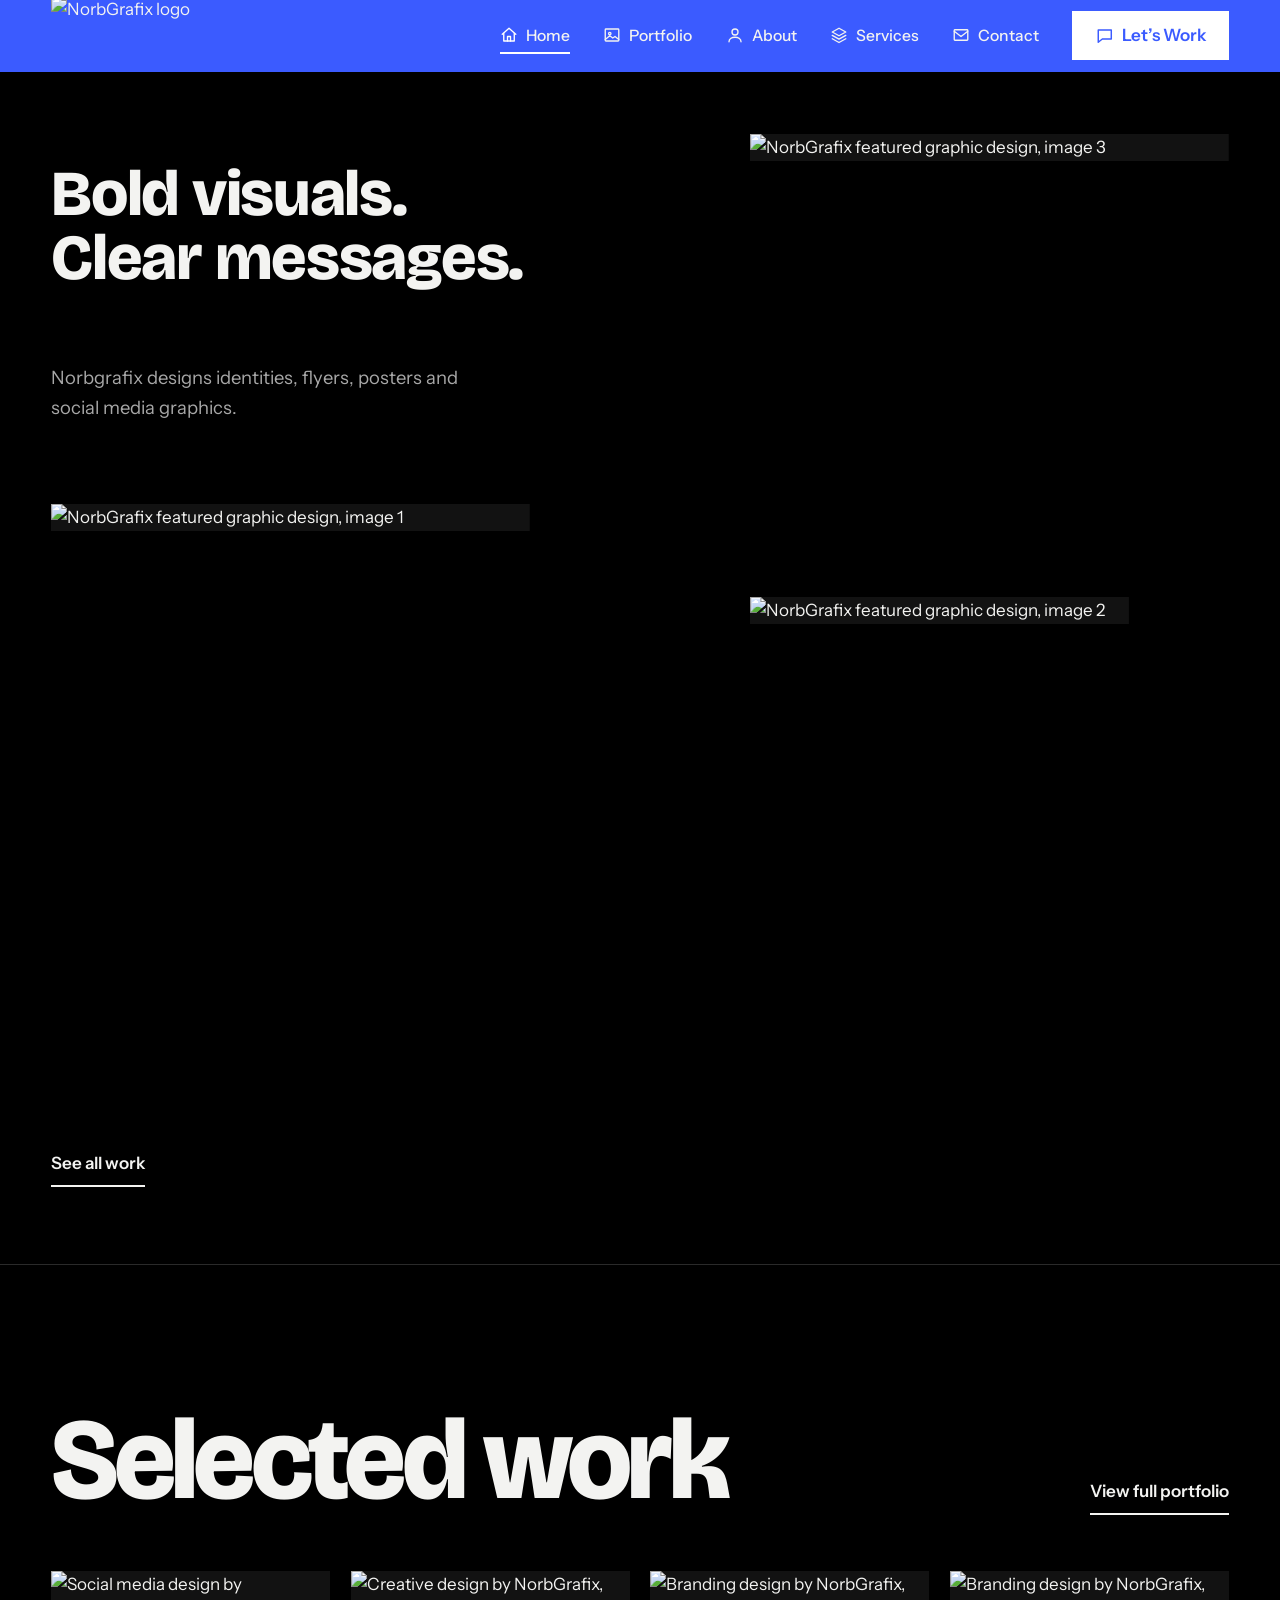
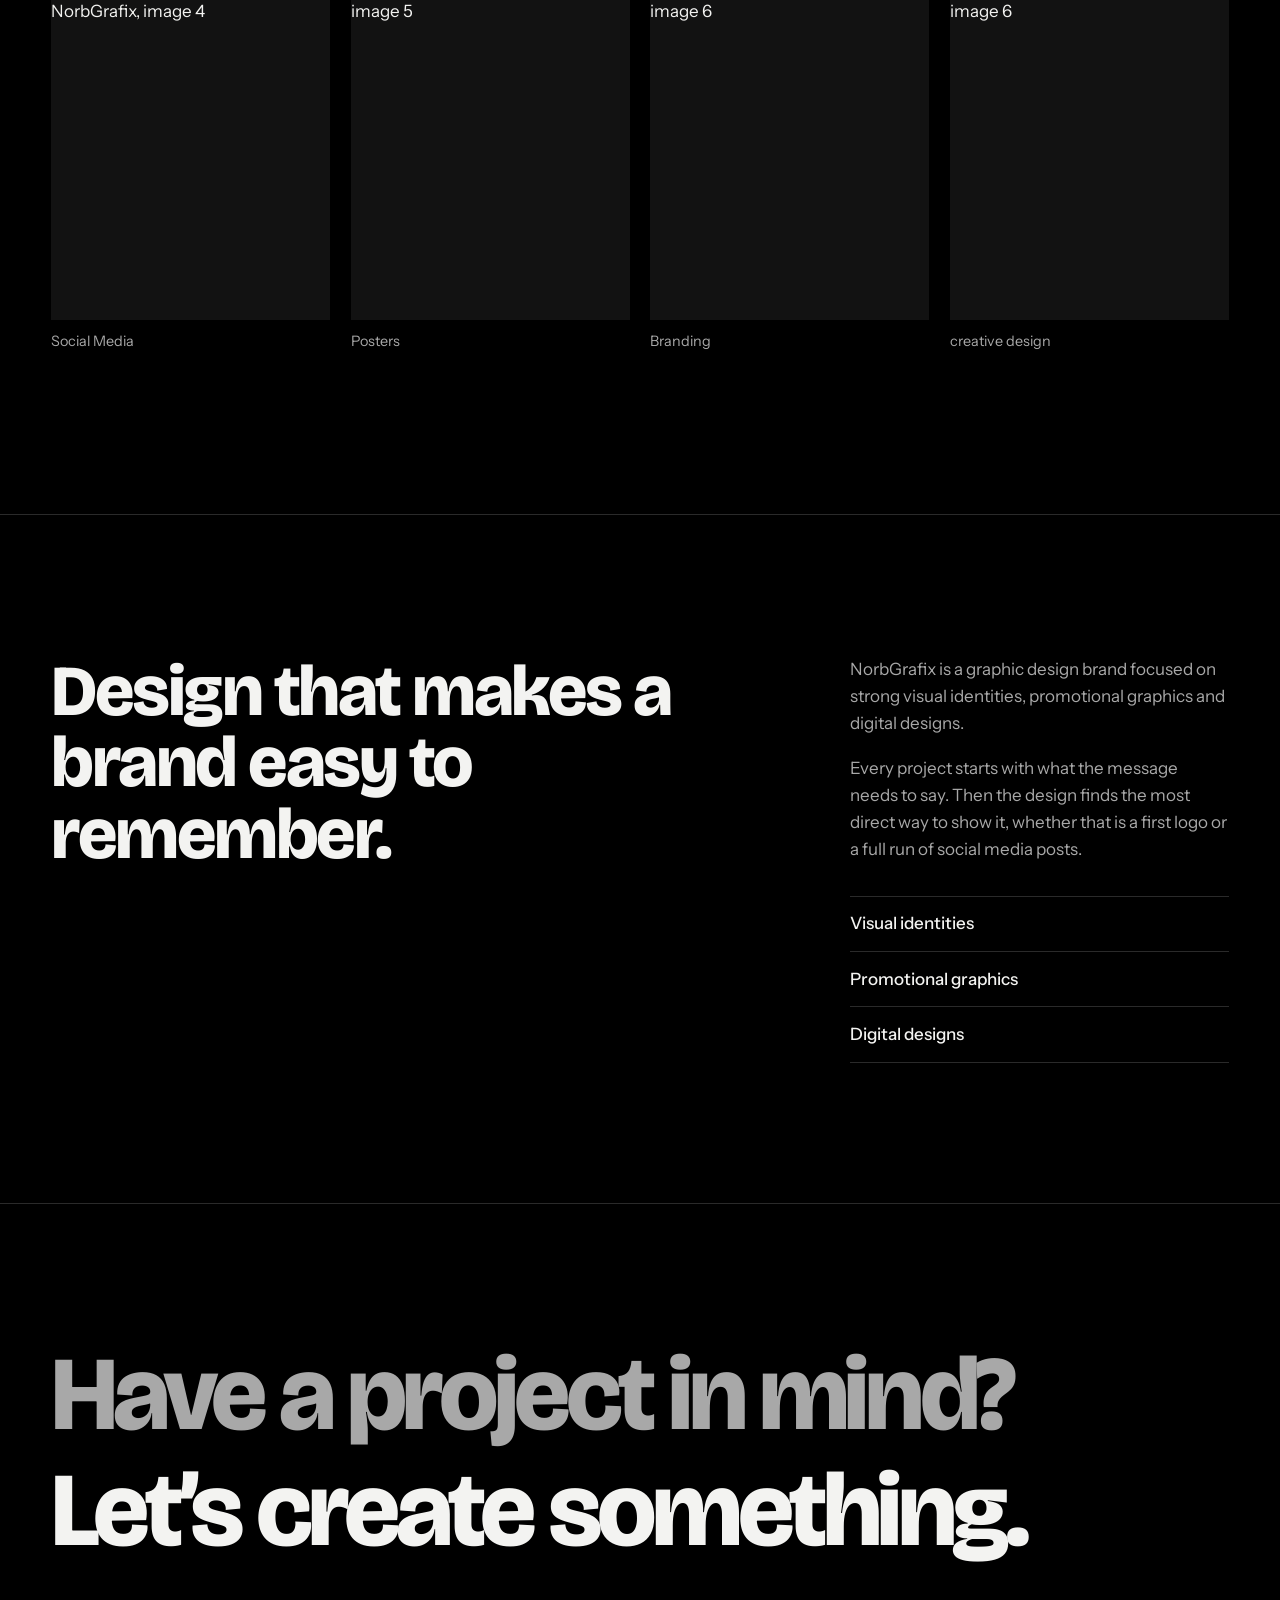
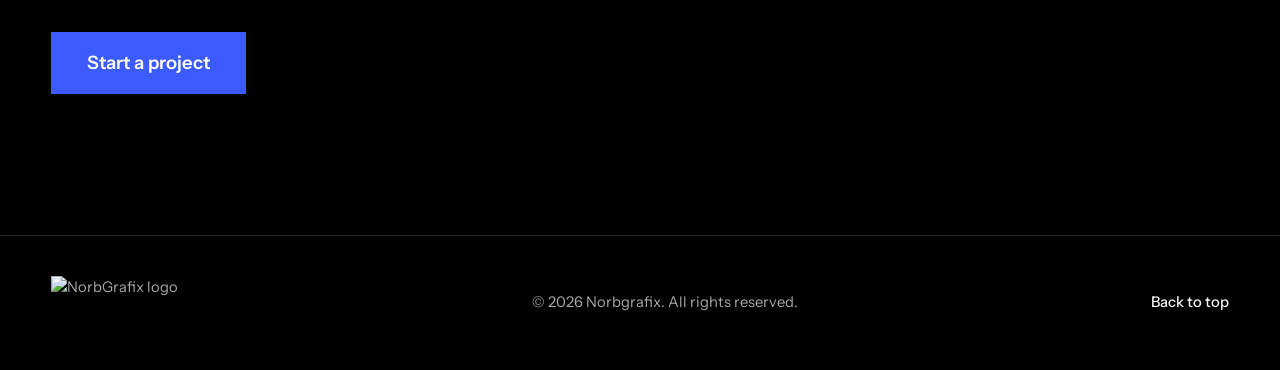
==== index.html @ 6024f46b "Add files via upload" ====
<!DOCTYPE html>
<html lang="en">
<head>
  <meta charset="UTF-8">
  <meta name="viewport" content="width=device-width, initial-scale=1">
  <title>NorbGrafix | Graphic Design for Brands, Flyers, Posters and Social Media</title>
  <meta name="description" content="NorbGrafix is a graphic design brand creating strong visual identities, flyers, posters, social media designs and promotional graphics.">
  <meta name="theme-color" content="#000000">

  <!-- Favicon placeholder: uses your logo. Replace with a square favicon.png when you have one. -->
  <link rel="icon" href="images/logo.png">

  <!-- Fonts (Google Fonts). The site still works without them using system fonts. -->
  <link rel="preconnect" href="https://fonts.googleapis.com">
  <link rel="preconnect" href="https://fonts.gstatic.com" crossorigin>
  <link href="https://fonts.googleapis.com/css2?family=Bricolage+Grotesque:opsz,wght@12..96,600;12..96,800&family=Instrument+Sans:wght@400;500;600&display=swap" rel="stylesheet">

  <link rel="stylesheet" href="style.css">
</head>
<body>
  <a class="skip-link" href="#main">Skip to content</a>

  <header class="site-header">
    <a class="brand" href="index.html" aria-label="NorbGrafix, home">
      <img src="images/logo.png" alt="NorbGrafix logo">
    </a>

    <button class="nav-toggle" type="button" aria-expanded="false" aria-controls="site-nav">
      <span class="nav-toggle-bars" aria-hidden="true"></span>
      <span class="visually-hidden">Menu</span>
    </button>

    <nav id="site-nav" class="site-nav" aria-label="Main">
      <ul class="nav-links">
        <li><a href="index.html" aria-current="page"><svg class="nav-icon" viewBox="0 0 24 24" aria-hidden="true" focusable="false"><path d="M3 11l9-8 9 8"/><path d="M5 10v10h14V10"/><path d="M10 20v-6h4v6"/></svg><span>Home</span></a></li>
        <li><a href="portfolio.html"><svg class="nav-icon" viewBox="0 0 24 24" aria-hidden="true" focusable="false"><rect x="3" y="4" width="18" height="16" rx="1"/><circle cx="9" cy="10" r="1.6"/><path d="M3 18l6-5 4 3 3-2 5 4"/></svg><span>Portfolio</span></a></li>
        <li><a href="index.html#about"><svg class="nav-icon" viewBox="0 0 24 24" aria-hidden="true" focusable="false"><circle cx="12" cy="8" r="4"/><path d="M4 21c0-4 4-6 8-6s8 2 8 6"/></svg><span>About</span></a></li>
        <li><a href="services.html"><svg class="nav-icon" viewBox="0 0 24 24" aria-hidden="true" focusable="false"><path d="M12 3l9 5-9 5-9-5 9-5z"/><path d="M3 12.5l9 5 9-5"/><path d="M3 17l9 5 9-5"/></svg><span>Services</span></a></li>
        <li><a href="contact.html"><svg class="nav-icon" viewBox="0 0 24 24" aria-hidden="true" focusable="false"><rect x="3" y="5" width="18" height="14" rx="1"/><path d="M3 7l9 7 9-7"/></svg><span>Contact</span></a></li>
        <li><a class="btn btn-cta" href="contact.html"><svg class="nav-icon" viewBox="0 0 24 24" aria-hidden="true" focusable="false"><path d="M4 5h16v11H9l-5 4z"/></svg><span>Let’s Work</span></a></li>
      </ul>
    </nav>
  </header>

  <main id="main">

    <section class="hero" id="home" aria-labelledby="hero-title">
      <div class="hero-stage">
        <h1 class="hero-title" id="hero-title">Bold visuals. <br>Clear messages.</br></h1>
        <p class="hero-sub">Norbgrafix designs identities, flyers, posters and social media graphics.</p>

        <figure class="h-img h-img1" data-speed="0.05">
          <div class="frame"><img src="images/Coming soon.jpg" alt="NorbGrafix featured graphic design, image 1"></div>
        </figure>
        <figure class="h-img h-img2" data-speed="0.14">
          <div class="frame"><img src="images/rebrand.jpg" alt="NorbGrafix featured graphic design, image 2"></div>
        </figure>
        <figure class="h-img h-img3" data-speed="0.03">
          <div class="frame"><img src="images/G&G.jpg" alt="NorbGrafix featured graphic design, image 3"></div>
        </figure>

        <a class="hero-link" href="portfolio.html">See all work</a>
      </div>
    </section>

    <!-- Short preview of the portfolio. Swap these images any time; the full collection lives on portfolio.html -->
    <section class="section" aria-labelledby="selected-title">
      <div class="container">
        <div class="section-head">
          <h2 class="section-title" id="selected-title">Selected work</h2>
          <a class="text-link" href="portfolio.html">View full portfolio</a>
        </div>
        <ul class="gallery teaser">
          <li class="work" data-category="social-media">
            <a class="work-btn" href="portfolio.html" aria-label="Social Media design, view full portfolio">
              <img src="images/G&G.jpg" alt="Social media design by NorbGrafix, image 4" loading="lazy">
            </a>
            <p class="work-label">Social Media</p>
          </li>
          <li class="work" data-category="creative-design">
            <a class="work-btn" href="portfolio.html" aria-label="Creative Design design, view full portfolio">
              <img src="images/image5.jpg" alt="Creative design by NorbGrafix, image 5" loading="lazy">
            </a>
            <p class="work-label">Posters</p>
          </li>
          <li class="work" data-category="branding">
            <a class="work-btn" href="portfolio.html" aria-label="Branding design, view full portfolio">
              <img src="images/image6.jpg" alt="Branding design by NorbGrafix, image 6" loading="lazy">
            </a>
            <p class="work-label">Branding</p>
          </li>
          <li class="work" data-category="creative design">
           <a class="work-btn" href="portfolio.html" aria-label="Branding design, view full portfolio">
              <img src="images/matc3.jpg" alt="Branding design by NorbGrafix, image 6" loading="lazy">
            </a>
            <p class="work-label">creative design</p>
          </li>
        </ul>
      </div>
    </section>

    <section class="section about" id="about" aria-labelledby="about-title">
      <div class="container about-grid">
        <h2 class="about-title" id="about-title">Design that makes a brand easy to remember.</h2>
        <div class="about-body">
          <p>NorbGrafix is a graphic design brand focused on strong visual identities, promotional graphics and digital designs.</p>
          <p>Every project starts with what the message needs to say. Then the design finds the most direct way to show it, whether that is a first logo or a full run of social media posts.</p>
          <ul class="about-list">
            <li>Visual identities</li>
            <li>Promotional graphics</li>
            <li>Digital designs</li>
          </ul>
        </div>
      </div>
    </section>

    <section class="section contact" aria-labelledby="cta-title">
      <div class="container">
        <h2 class="contact-title" id="cta-title">
          <span class="contact-q">Have a project in mind?</span>
          <span class="contact-a">Let’s create something.</span>
        </h2>
        <a class="btn btn-cta btn-large" href="contact.html">Start a project</a>
      </div>
    </section>
  </main>

  <footer class="site-footer">
    <div class="container footer-inner">
      <a class="footer-brand" href="index.html" aria-label="NorbGrafix, home">
        <img src="images/logo.png" alt="NorbGrafix logo">
      </a>
      <p>&copy; <span id="year">2026</span> Norbgrafix. All rights reserved.</p>
      <a class="footer-top" href="#main">Back to top</a>
    </div>
  </footer>

  <script src="script.js"></script>
</body>
</html>
---- style.css ----
/* ==========================================================
   NorbGrafix — style.css
   ========================================================== */

:root {
  --bg: #000;
  --panel: #121212;
  --line: #2a2a2a;
  --text: #f3f3f1;
  --muted: #a8a8a8;
  --accent: #3b5bff;       /* buttons (white text on it = 5.3:1) */
  --accent-soft: #8fa1ff;  /* hover text and focus rings on black */

  --display: "Bricolage Grotesque", "Arial Black", "Helvetica Neue", system-ui, sans-serif;
  --body: "Instrument Sans", system-ui, -apple-system, "Segoe UI", Roboto, Arial, sans-serif;

  --header-h: 72px;
  --pad: clamp(1.25rem, 4vw, 3.5rem);
  --max: 1500px;
  --ease: cubic-bezier(0.7, 0, 0.2, 1);
}

*,
*::before,
*::after { box-sizing: border-box; }

html {
  scroll-behavior: smooth;
  scroll-padding-top: calc(var(--header-h) + 8px);
  -webkit-text-size-adjust: 100%;
}

body {
  margin: 0;
  background: var(--bg);
  color: var(--text);
  font-family: var(--body);
  font-size: 1.0625rem;
  line-height: 1.6;
  overflow-x: hidden;
}

body.no-scroll { overflow: hidden; }

img { display: block; max-width: 100%; height: auto; }
ul { list-style: none; margin: 0; padding: 0; }
h1, h2, h3, p, figure { margin: 0; }
a { color: inherit; text-decoration: none; }
button { font: inherit; color: inherit; background: none; border: 0; cursor: pointer; }

:focus-visible {
  outline: 3px solid var(--accent-soft);
  outline-offset: 3px;
}

.visually-hidden {
  position: absolute !important;
  width: 1px; height: 1px;
  margin: -1px; padding: 0;
  overflow: hidden;
  clip: rect(0 0 0 0);
  white-space: nowrap;
  border: 0;
}

.skip-link {
  position: fixed;
  top: -100px; left: var(--pad);
  z-index: 200;
  background: var(--text);
  color: #000;
  padding: 0.75rem 1.25rem;
  font-weight: 600;
}
.skip-link:focus { top: 0.75rem; }

.container {
  width: 100%;
  max-width: var(--max);
  margin-inline: auto;
  padding-inline: var(--pad);
}

/* ---------- Buttons ---------- */
.btn {
  display: inline-flex;
  align-items: center;
  justify-content: center;
  min-height: 46px;
  padding: 0.7rem 1.4rem;
  font-weight: 600;
  transition: background-color 0.25s, color 0.25s;
}
.btn-cta { background: var(--accent); color: #fff; }
.btn-cta:hover { background: #fff; color: #000; }
.btn-large {
  min-height: 60px;
  padding: 1rem 2.25rem;
  font-size: 1.15rem;
  margin-top: clamp(2.5rem, 6vw, 4.5rem);
}

/* ---------- Header / nav ---------- */
.site-header {
  position: fixed;
  inset: 0 0 auto 0;
  z-index: 100;
  height: var(--header-h);
  display: flex;
  align-items: center;
  justify-content: space-between;
  padding-inline: var(--pad);
  background: transparent;
  border-bottom: 1px solid transparent;
  transition: background-color 0.3s, border-color 0.3s;
}
.site-header.is-scrolled,
.site-header.nav-open {
  background: var(--bg);
  border-bottom-color: var(--line);
}

.brand { position: relative; z-index: 3; display: block; }
.brand img { height: 80px; width: auto; }

.nav-links {
  display: flex;
  align-items: center;
  gap: clamp(1.25rem, 2.6vw, 2.5rem);
}
.nav-links a:not(.btn) {
  position: relative;
  padding: 0.5rem 0;
  font-weight: 500;
  font-size: 0.98rem;
}
.nav-links a:not(.btn)::after {
  content: "";
  position: absolute;
  left: 0; right: 0; bottom: 2px;
  height: 2px;
  background: var(--accent-soft);
  transform: scaleX(0);
  transform-origin: left;
  transition: transform 0.35s var(--ease);
}
.nav-links a:not(.btn):hover::after { transform: scaleX(1); }

.nav-toggle {
  display: none;
  position: relative;
  z-index: 3;
  width: 48px; height: 48px;
}
.nav-toggle-bars,
.nav-toggle-bars::before,
.nav-toggle-bars::after {
  content: "";
  position: absolute;
  left: 12px;
  width: 24px; height: 2px;
  background: var(--text);
  transition: transform 0.35s var(--ease), background-color 0.2s;
}
.nav-toggle-bars { top: 23px; }
.nav-toggle-bars::before { left: 0; top: -7px; }
.nav-toggle-bars::after { left: 0; top: 7px; }
.nav-open .nav-toggle-bars { background: transparent; }
.nav-open .nav-toggle-bars::before { transform: translateY(7px) rotate(45deg); }
.nav-open .nav-toggle-bars::after { transform: translateY(-7px) rotate(-45deg); }

/* ---------- Hero ---------- */
.hero {
  padding-top: calc(var(--header-h) + clamp(1rem, 3vw, 2.5rem));
  padding-bottom: clamp(3rem, 6vw, 5rem);
  overflow: visible;
}

.hero-stage {
  display: grid;
  grid-template-columns: repeat(12, minmax(0, 1fr));
  column-gap: clamp(0.75rem, 1.6vw, 1.5rem);
  align-items: start;
  width: 100%;
  max-width: var(--max);
  margin-inline: auto;
  padding-inline: var(--pad);
}

.hero-title {
  grid-column: 1 / 8;
  grid-row: 1;
  position: relative;
  z-index: 3;
  margin-top: clamp(1.5rem, 4vw, 3.5rem);
  font-family: var(--display);
  font-weight: 800;
  font-size: clamp(2.6rem, 5vw, 6rem);
  line-height: 1;
  letter-spacing: -0.02em;
}

.hero-sub {
  grid-column: 1 / 6;
  grid-row: 2;
  margin-top: 2rem;
  max-width: 34ch;
  color: var(--muted);
  font-size: 1.15rem;
}

.hero-link {
  grid-column: 1 / 6;
  grid-row: 5;
  justify-self: start;
  margin-top: 2.5rem;
  padding: 0.5rem 0;
  font-weight: 600;
  border-bottom: 2px solid var(--text);
  transition: color 0.25s, border-color 0.25s;
}
.hero-link:hover { color: var(--accent-soft); border-color: var(--accent-soft); }

.h-img { position: relative; will-change: transform; }
.h-img .frame {
  overflow: hidden;
  background: var(--panel);
  clip-path: inset(0 0 100% 0);
  animation: reveal 1.15s var(--ease) forwards;
  animation-delay: var(--d, 0.15s);
}
.h-img img {
  width: 100%; height: 100%;
  object-fit: cover;
  transform: scale(1.18);
  animation: settle 1.6s var(--ease) forwards;
  animation-delay: var(--d, 0.15s);
}

.h-img1 { --d: 0.15s; grid-column: 1 / 6;  grid-row: 3 / 5; aspect-ratio: 4 / 5; margin-top: 2.5rem; }
.h-img2 { --d: 0.4s;  grid-column: 8 / 12; grid-row: 3 / 5; align-self: end; aspect-ratio: 3 / 4; }
.h-img3 { --d: 0.65s; grid-column: 8 / 13; grid-row: 1 / 3; aspect-ratio: 16 / 11; margin-top: 1.5rem; }


@keyframes reveal { to { clip-path: inset(0 0 0 0); } }
@keyframes settle { to { transform: scale(1); } }

/* ---------- Sections ---------- */
.section {
  padding-block: clamp(4.5rem, 11vw, 9rem);
  border-top: 1px solid var(--line);
}

.section-title {
  font-family: var(--display);
  font-weight: 800;
  font-size: clamp(3rem, 9vw, 8rem);
  line-height: 0.95;
  letter-spacing: -0.04em;
}

/* ---------- Portfolio ---------- */
.portfolio-head {
  display: flex;
  flex-wrap: wrap;
  align-items: flex-end;
  justify-content: space-between;
  gap: 1.5rem 3rem;
  margin-bottom: clamp(2rem, 5vw, 3.5rem);
}

.filters {
  display: flex;
  flex-wrap: wrap;
  gap: 0.25rem 1.5rem;
}
.filter {
  position: relative;
  min-height: 44px;
  padding: 0.5rem 0;
  color: var(--muted);
  font-weight: 500;
  transition: color 0.25s;
}
.filter::after {
  content: "";
  position: absolute;
  left: 0; right: 0; bottom: 6px;
  height: 2px;
  background: var(--text);
  transform: scaleX(0);
  transform-origin: left;
  transition: transform 0.35s var(--ease);
}
.filter:hover { color: var(--text); }
.filter.is-active { color: var(--text); }
.filter.is-active::after { transform: scaleX(1); }

/* Masonry: designs keep their own proportions, nothing is cropped */
.gallery {
  column-count: 3;
  column-gap: clamp(0.75rem, 1.6vw, 1.5rem);
}
.work {
  break-inside: avoid;
  margin-bottom: clamp(0.75rem, 1.6vw, 1.5rem);
}
.work[hidden] { display: none; }

.work-btn {
  display: block;
  width: 100%;
  overflow: hidden;
  background: var(--panel);
  cursor: zoom-in;
}
.work-btn img {
  width: 100%;
  height: auto;
  aspect-ratio: auto 4 / 5; /* placeholder ratio until the real image loads */
  object-fit: cover;
  transition: transform 0.7s var(--ease), opacity 0.3s;
}
.work-btn:hover img { transform: scale(1.04); opacity: 0.92; }

.work-label {
  margin-top: 0.6rem;
  font-size: 0.9rem;
  color: var(--muted);
  transition: color 0.25s;
}
.work:hover .work-label { color: var(--text); }

/* Scroll reveal: only applied when JS is running */
.js .work {
  opacity: 0;
  transform: translateY(18px);
  transition: opacity 0.7s ease, transform 0.7s var(--ease);
}
.js .work.is-visible { opacity: 1; transform: none; }

/* ---------- About ---------- */
.about-grid {
  display: grid;
  grid-template-columns: repeat(12, minmax(0, 1fr));
  column-gap: clamp(0.75rem, 1.6vw, 1.5rem);
  row-gap: 2.5rem;
}
.about-title {
  grid-column: 1 / 8;
  font-family: var(--display);
  font-weight: 800;
  font-size: clamp(2.4rem, 5.6vw, 5.25rem);
  line-height: 1;
  letter-spacing: -0.035em;
}
.about-body {
  grid-column: 9 / 13;
  align-self: end;
  color: var(--muted);
}
.about-body p + p { margin-top: 1.1rem; }
.about-list {
  margin-top: 2rem;
  border-top: 1px solid var(--line);
}
.about-list li {
  padding: 0.85rem 0;
  border-bottom: 1px solid var(--line);
  color: var(--text);
  font-weight: 500;
}

/* ---------- Services ---------- */
.service-list { margin-top: clamp(2.5rem, 6vw, 4.5rem); }
.service {
  display: grid;
  grid-template-columns: minmax(0, 7fr) minmax(0, 5fr);
  gap: 1rem clamp(1rem, 4vw, 4rem);
  align-items: baseline;
  padding-block: clamp(1.4rem, 3vw, 2.25rem);
  border-top: 1px solid var(--line);
  transition: padding-left 0.45s var(--ease);
}
.service:last-child { border-bottom: 1px solid var(--line); }
.service h3 {
  font-family: var(--display);
  font-weight: 600;
  font-size: clamp(1.7rem, 3.6vw, 3.25rem);
  line-height: 1.05;
  letter-spacing: -0.03em;
  transition: color 0.3s;
}
.service p { color: var(--muted); max-width: 42ch; }
.service:hover { padding-left: 1rem; }
.service:hover h3 { color: var(--accent-soft); }

/* ---------- Contact ---------- */
.contact-title {
  display: flex;
  flex-direction: column;
  gap: 0.15em;
  font-family: var(--display);
  font-weight: 800;
  font-size: clamp(2.6rem, 8.2vw, 8.5rem);
  line-height: 0.95;
  letter-spacing: -0.045em;
}
.contact-q { color: var(--muted); }

.contact-list { margin-top: clamp(2.5rem, 6vw, 4.5rem); }
.contact-list a {
  display: grid;
  grid-template-columns: minmax(0, 3fr) minmax(0, 9fr);
  align-items: baseline;
  gap: 0.5rem 2rem;
  padding-block: 1.25rem;
  border-top: 1px solid var(--line);
  transition: padding-left 0.45s var(--ease);
}
.contact-list li:last-child a { border-bottom: 1px solid var(--line); }
.contact-label { color: var(--muted); font-size: 0.95rem; }
.contact-value {
  font-family: var(--display);
  font-weight: 600;
  font-size: clamp(1.4rem, 3.2vw, 2.75rem);
  letter-spacing: -0.03em;
  overflow-wrap: anywhere;
  transition: color 0.3s;
}
.contact-list a:hover { padding-left: 1rem; }
.contact-list a:hover .contact-value { color: var(--accent-soft); }

/* ---------- Footer ---------- */
.site-footer {
  padding-block: 2.5rem;
  border-top: 1px solid var(--line);
  color: var(--muted);
  font-size: 0.92rem;
}
.footer-inner {
  display: flex;
  flex-wrap: wrap;
  align-items: center;
  justify-content: space-between;
  gap: 1.25rem 2rem;
}
.footer-brand img { height: 54px; width: auto; }
.footer-top { color: var(--text); padding: 0.75rem 0; font-weight: 500; }
.footer-top:hover { color: var(--accent-soft); }

/* ---------- Lightbox ---------- */
.lightbox {
  position: fixed;
  inset: 0;
  z-index: 300;
  display: grid;
  grid-template-rows: 1fr auto;
  justify-items: center;
  padding: 4.5rem var(--pad) 1.25rem;
  background: rgba(0, 0, 0, 0.95);
  opacity: 0;
  transition: opacity 0.3s ease;
}
.lightbox[hidden] { display: none; }
.lightbox.is-open { opacity: 1; }

.lb-close {
  position: absolute;
  top: 0.75rem; right: var(--pad);
  min-height: 48px;
  padding: 0 1rem;
  font-weight: 600;
}
.lb-close:hover,
.lb-prev:hover,
.lb-next:hover { color: var(--accent-soft); }

.lb-figure {
  display: flex;
  flex-direction: column;
  align-items: center;
  justify-content: center;
  gap: 0.9rem;
  min-height: 0;
  width: 100%;
}
.lb-img {
  max-width: min(100%, 1200px);
  max-height: calc(100svh - 12rem);
  width: auto; height: auto;
  object-fit: contain;
}
.lb-cap { color: var(--muted); font-size: 0.92rem; }

.lb-nav {
  display: flex;
  gap: 1rem;
  padding-top: 1rem;
}
.lb-prev,
.lb-next {
  min-height: 48px;
  min-width: 110px;
  padding: 0 1.25rem;
  font-weight: 600;
  border: 1px solid var(--line);
  transition: border-color 0.25s, color 0.25s;
}
.lb-prev:hover,
.lb-next:hover { border-color: var(--accent-soft); }

/* ---------- Tablet ---------- */
@media (max-width: 1100px) {
  .gallery { column-count: 2; }
  .about-title { grid-column: 1 / 13; }
  .about-body { grid-column: 1 / 10; }
}

/* ---------- Mobile ---------- */
@media (max-width: 860px) {
  :root { --header-h: 64px; }

  .brand img { height: 64px; }
  .nav-toggle { display: block; }

  /* Full-screen menu */
  .site-nav {
    position: fixed;
    inset: 0;
    z-index: 2;
    display: flex;
    align-items: center;
    padding: calc(var(--header-h) + 1rem) var(--pad) 2rem;
    background: var(--bg);
    visibility: hidden;
    opacity: 0;
    transition: opacity 0.3s ease, visibility 0s linear 0.3s;
  }
  .nav-open .site-nav {
    visibility: visible;
    opacity: 1;
    transition: opacity 0.3s ease;
  }
  .nav-links {
    flex-direction: column;
    align-items: flex-start;
    gap: 0.25rem;
    width: 100%;
  }
  .nav-links a:not(.btn) {
    display: block;
    padding: 0.55rem 0;
    font-family: var(--display);
    font-weight: 800;
    font-size: clamp(2.4rem, 12vw, 3.6rem);
    letter-spacing: -0.04em;
    line-height: 1.05;
  }
  .nav-links a:not(.btn)::after { display: none; }
  .nav-links li:last-child { margin-top: 1.5rem; }
  .nav-links .btn { min-height: 56px; padding-inline: 2rem; font-size: 1.1rem; }

  /* Hero: stacked, with a staggered pair underneath */
  .hero-stage { grid-template-columns: repeat(2, minmax(0, 1fr)); }
  .hero-title { grid-column: 1 / -1; grid-row: 1; margin-top: 1.25rem; font-size: clamp(2.6rem, 5vw, 6rem); }
  .hero-sub { grid-column: 1 / -1; grid-row: 2; margin-top: 1.25rem; font-size: 1.05rem; }
  .h-img1 { grid-column: 1 / -1; grid-row: 3; margin-top: 2rem; aspect-ratio: 4 / 5; }
  .h-img3 { grid-column: 1 / 2; grid-row: 4; margin-top: 0.75rem; aspect-ratio: 3 / 4; }
  .h-img2 { grid-column: 2 / 3; grid-row: 4; align-self: start; margin: 2.5rem 0 0; aspect-ratio: 3 / 4; }
  .h-img2 .frame { outline: 0; }
  .hero-link { grid-column: 1 / -1; grid-row: 5; margin-top: 3rem; }

  .about-body { grid-column: 1 / 13; }

  .service { grid-template-columns: 1fr; gap: 0.6rem; }
  .service:hover,
  .contact-list a:hover { padding-left: 0; }

  .contact-list a { grid-template-columns: 1fr; }

  .lb-img { max-height: calc(100svh - 11rem); }
}

/* ---------- Small phones ---------- */
@media (max-width: 520px) {
  .gallery { column-gap: 0.5rem; }
  .work { margin-bottom: 0.5rem; }
  .work-label { font-size: 0.8rem; margin-top: 0.4rem; margin-bottom: 0.5rem; }
  .filters { gap: 0 1.1rem; }
  .footer-inner { flex-direction: column; align-items: flex-start; }
}

/* ---------- Reduced motion ---------- */
@media (prefers-reduced-motion: reduce) {
  html { scroll-behavior: auto; }
  *, *::before, *::after {
    animation-duration: 0.01ms !important;
    animation-delay: 0s !important;
    transition-duration: 0.01ms !important;
  }
  .h-img .frame { clip-path: none; animation: none; }
  .h-img img { transform: none; animation: none; }
  .js .work { opacity: 1; transform: none; }
}

/* ---------- Multi-page additions ---------- */
.page-top {
  padding-top: calc(var(--header-h) + clamp(2.5rem, 6vw, 5rem));
  border-top: 0;
}

.section-head {
  display: flex;
  flex-wrap: wrap;
  align-items: flex-end;
  justify-content: space-between;
  gap: 1rem 3rem;
  margin-bottom: clamp(2rem, 5vw, 3.5rem);
}
.text-link {
  padding: 0.5rem 0;
  font-weight: 600;
  border-bottom: 2px solid var(--text);
  transition: color 0.25s, border-color 0.25s;
}
.text-link:hover { color: var(--accent-soft); border-color: var(--accent-soft); }

/* Home preview: four across on desktop, two on tablet/phone */
.teaser { column-count: 4; }
.teaser .work-btn { cursor: pointer; }

.nav-links a[aria-current="page"]:not(.btn)::after { transform: scaleX(1); }

/* The service titles are h2 on the Services page */
.service h2 {
  font-family: var(--display);
  font-weight: 600;
  font-size: clamp(1.7rem, 3.6vw, 3.25rem);
  line-height: 1.05;
  letter-spacing: -0.03em;
  transition: color 0.3s;
}
.service:hover h2 { color: var(--accent-soft); }

@media (max-width: 1100px) {
  .teaser { column-count: 2; }
}
@media (max-width: 860px) {
  .nav-links a[aria-current="page"]:not(.btn) { color: var(--accent-soft); }
}

/* ---------- Nav icons ---------- */
.nav-links a {
  display: inline-flex;
  align-items: center;
  gap: 0.5rem;
}
.nav-icon {
  flex: none;
  width: 1.15em;
  height: 1.15em;
  fill: none;
  stroke: currentColor;
  stroke-width: 1.8;
  stroke-linecap: round;
  stroke-linejoin: round;
}
.nav-links a:not(.btn):hover .nav-icon,
.nav-links a[aria-current="page"]:not(.btn) .nav-icon { color: var(--accent-soft); }

@media (max-width: 860px) {
  .nav-links a:not(.btn) { display: flex; gap: 1rem; }
  .nav-links a:not(.btn) .nav-icon { width: 0.6em; height: 0.6em; stroke-width: 2; }
  .nav-links .btn { gap: 0.6rem; }
}



/* ---------- Blue header ---------- */
.site-header,
.site-header.is-scrolled,
.site-header.nav-open {
  background: var(--accent);
  border-bottom-color: transparent;
}
.site-header :focus-visible { outline-color: #fff; }

.nav-links a:not(.btn)::after { background: #fff; }
.nav-links a:not(.btn):hover .nav-icon,
.nav-links a[aria-current="page"]:not(.btn) .nav-icon { color: #fff; }

/* "Let's Work": white button, blue text */
.nav-links .btn-cta { background: #fff; color: var(--accent); }
.nav-links .btn-cta:hover { background: #000; color: #fff; }

@media (max-width: 860px) {
  .site-nav { background: var(--accent); }
  .nav-links a[aria-current="page"]:not(.btn) {
    color: #fff;
    text-decoration: underline;
    text-decoration-thickness: 4px;
    text-underline-offset: 8px;
  }
}


/* ---------- Contact icons ---------- */
.contact-label {
  display: inline-flex;
  align-items: center;
  gap: 0.75rem;
}
.contact-icon {
  flex: none;
  width: 2.1rem;
  height: 2.1rem;
  fill: none;
  stroke: currentColor;
  stroke-width: 1.7;
  stroke-linecap: round;
  stroke-linejoin: round;
  transition: color 0.3s;
}
.contact-list a:hover .contact-icon { color: var(--accent-soft); }
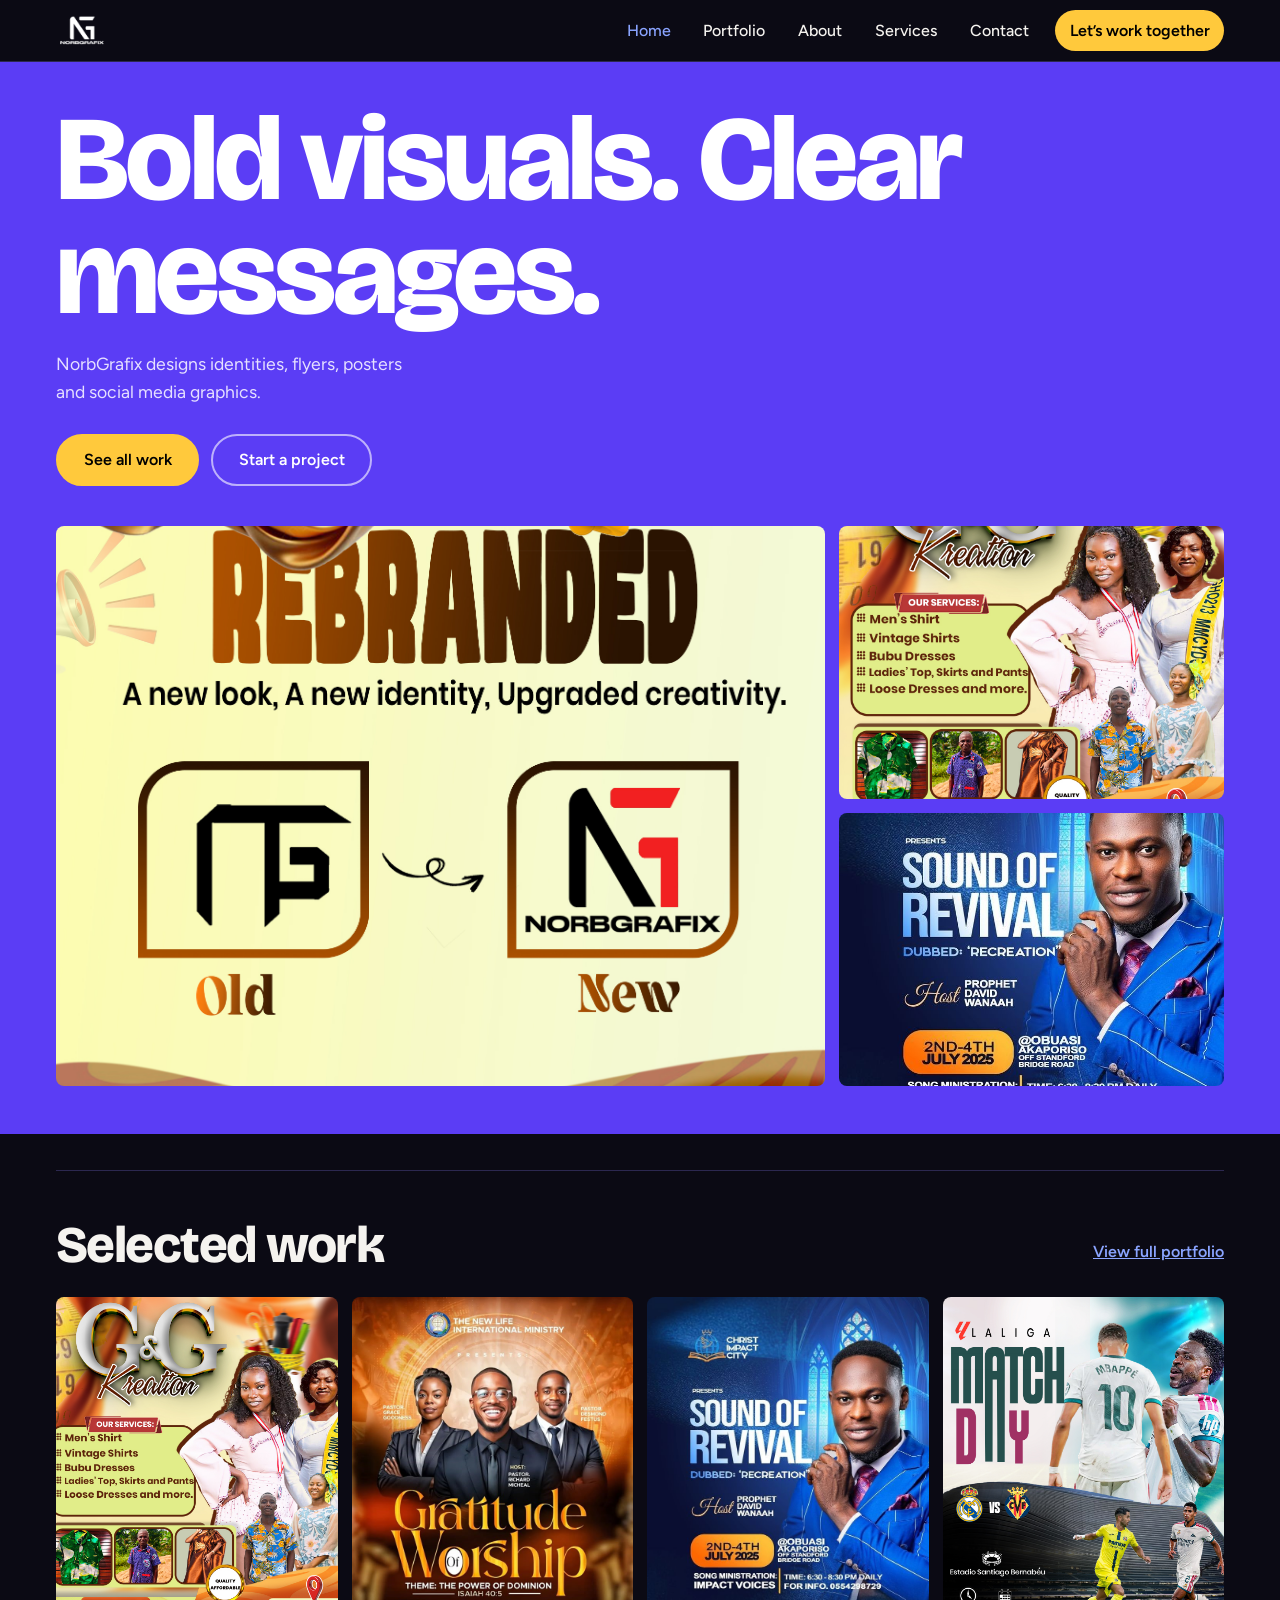
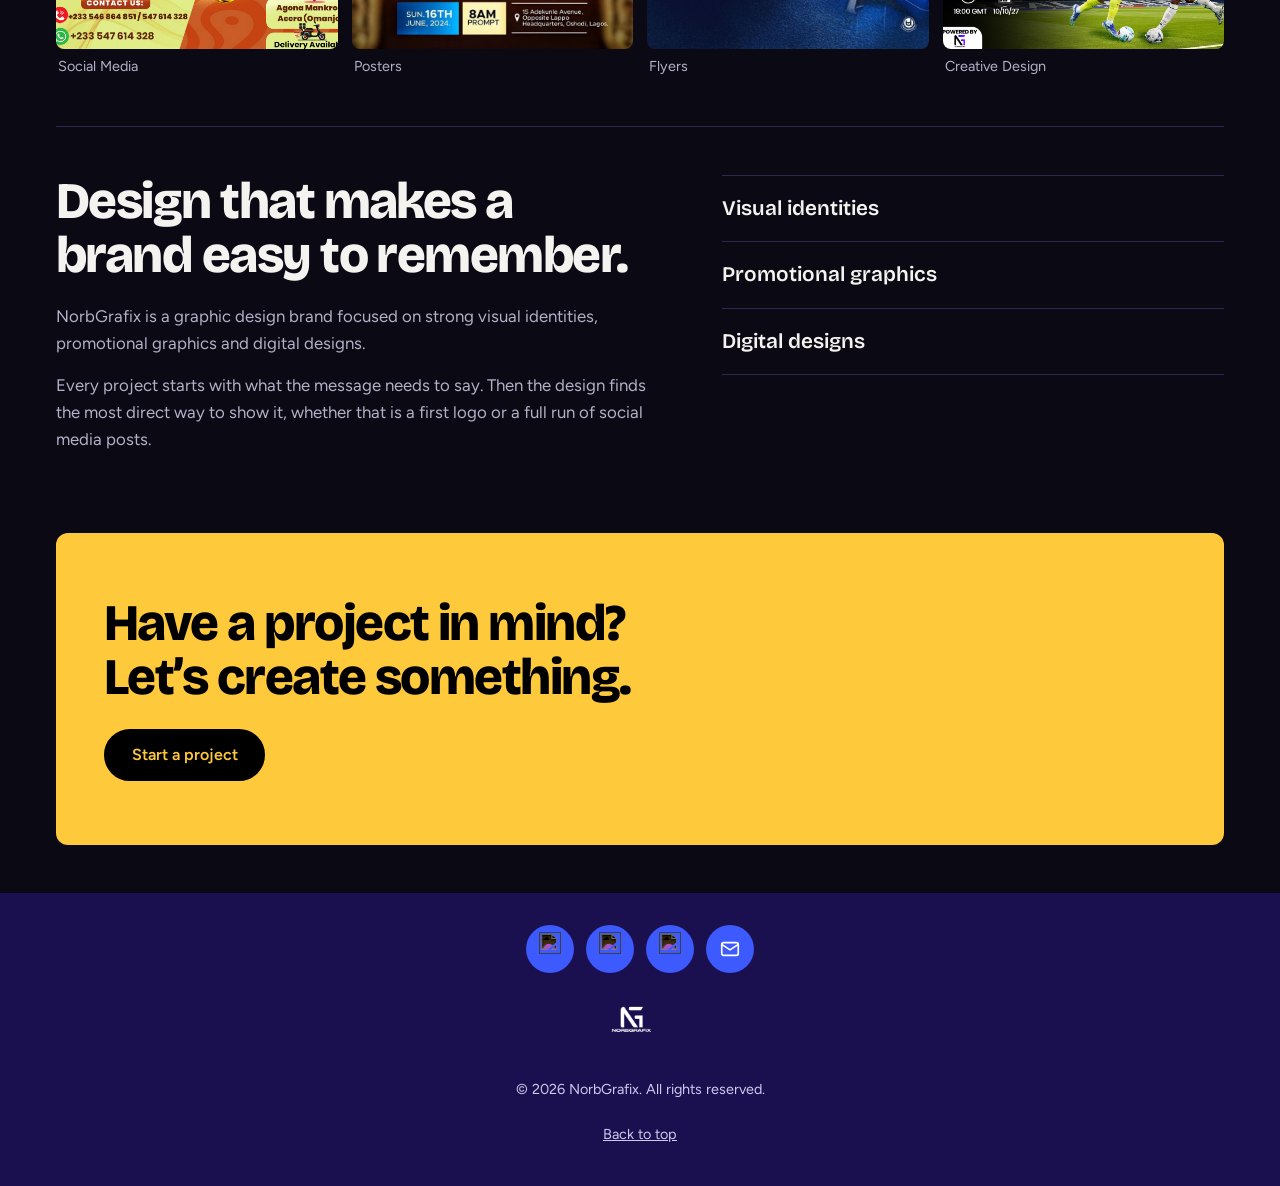
==== commit 658e3415: "Add files via upload" ====
--- a/index.html
+++ b/index.html
@@ -2,139 +2,269 @@
 <html lang="en">
 <head>
   <meta charset="UTF-8">
+<link rel="icon" href="images/logo.png">
   <meta name="viewport" content="width=device-width, initial-scale=1">
+  <meta name="theme-color" content="#0b0a14">
   <title>NorbGrafix | Graphic Design for Brands, Flyers, Posters and Social Media</title>
   <meta name="description" content="NorbGrafix is a graphic design brand creating strong visual identities, flyers, posters, social media designs and promotional graphics.">
-  <meta name="theme-color" content="#000000">
-
-  <!-- Favicon placeholder: uses your logo. Replace with a square favicon.png when you have one. -->
-  <link rel="icon" href="images/logo.png">
-
-  <!-- Fonts (Google Fonts). The site still works without them using system fonts. -->
+
   <link rel="preconnect" href="https://fonts.googleapis.com">
   <link rel="preconnect" href="https://fonts.gstatic.com" crossorigin>
-  <link href="https://fonts.googleapis.com/css2?family=Bricolage+Grotesque:opsz,wght@12..96,600;12..96,800&family=Instrument+Sans:wght@400;500;600&display=swap" rel="stylesheet">
-
-  <link rel="stylesheet" href="style.css">
+  <link href="https://fonts.googleapis.com/css2?family=Bricolage+Grotesque:opsz,wght@12..96,600;12..96,800&family=Figtree:wght@400;500;600&display=swap" rel="stylesheet">
+
+  <style>
+    :root {
+      --bg: #000;
+      --accent: #3d5afe;
+      --accent-hover: #2c46e6;
+      --accent-text: #8aa4ff;
+      --surface: #151515;
+      --text: #f5f3ef;
+      --muted: #a8a49c;
+      --line: #2a2a2a;
+      --focus: #8aa4ff;
+      --head: "Bricolage Grotesque", "Segoe UI", Arial, sans-serif;
+      --body: "Figtree", "Segoe UI", Arial, sans-serif;
+    }
+    *, *::before, *::after { box-sizing: border-box; }
+    html { scroll-behavior: smooth; -webkit-text-size-adjust: 100%; scroll-padding-top: 70px; }
+    body { margin: 0; background: var(--bg); color: var(--text); font-family: var(--body); font-size: 1rem; line-height: 1.6; }
+    img { max-width: 100%; display: block; }
+    a { color: inherit; }
+    :focus-visible { outline: 3px solid var(--focus); outline-offset: 3px; }
+
+    .skip { position: absolute; left: -999px; top: 0; background: var(--text); color: #000; padding: .6rem 1rem; z-index: 100; }
+    .skip:focus { left: 0; }
+
+    /* ---------- Header (same as portfolio) ---------- */
+    header { position: sticky; top: 0; z-index: 50; background: var(--bg); border-bottom: 1px solid var(--line); }
+    .bar { max-width: 1200px; margin: 0 auto; display: flex; align-items: center; justify-content: space-between; padding: .6rem 1rem; }
+    .logo img { height: 40px; width: auto; }
+    .menu-btn { font: 600 1rem var(--body); color: var(--text); background: none; border: 1px solid var(--line); border-radius: 8px; min-height: 44px; padding: 0 1rem; cursor: pointer; }
+    nav ul { list-style: none; margin: 0; padding: 0; display: none; flex-direction: column; border-top: 1px solid var(--line); }
+    nav ul.open { display: flex; }
+    nav a { display: block; padding: .9rem 1rem; text-decoration: none; font-weight: 500; border-bottom: 1px solid var(--line); }
+    nav a[aria-current="page"] { color: var(--accent-text); }
+    nav a.cta { background: var(--accent); color: #fff; font-weight: 600; }
+    @media (min-width: 800px) {
+      .menu-btn { display: none; }
+      .bar { gap: 2rem; }
+      nav { margin-left: auto; }
+      nav ul { display: flex; flex-direction: row; align-items: center; gap: .25rem; border: 0; }
+      nav a { border: 0; padding: .5rem .9rem; border-radius: 999px; }
+      nav a:hover { background: var(--surface); }
+      nav a.cta { margin-left: .5rem; }
+      nav a.cta:hover { background: var(--accent-hover); }
+    }
+
+    main { max-width: 1200px; margin: 0 auto; padding: 0 1rem; }
+    h1, h2 { font-family: var(--head); font-weight: 800; letter-spacing: -0.03em; margin: 0; }
+
+    .btn {
+      display: inline-flex; align-items: center; justify-content: center;
+      min-height: 52px; padding: 0 1.6rem; border-radius: 999px;
+      font-weight: 600; text-decoration: none;
+      background: var(--accent); color: #fff; border: 2px solid var(--accent);
+    }
+    .btn:hover { background: var(--accent-hover); border-color: var(--accent-hover); }
+    .btn.ghost { background: transparent; color: var(--text); border-color: #555; }
+    .btn.ghost:hover { border-color: var(--text); }
+
+    /* ---------- Hero ---------- */
+    .hero { padding: 2.5rem 0 3rem; }
+    .hero h1 { font-size: clamp(3rem, 14vw, 7.5rem); line-height: .95; margin-bottom: 1.25rem; }
+    .hero p { color: var(--muted); font-size: 1.1rem; max-width: 32ch; margin: 0 0 1.75rem; }
+    .actions { display: flex; flex-wrap: wrap; gap: .75rem; }
+
+    .collage { display: grid; grid-template-columns: 1fr 1fr; gap: 10px; margin-top: 2.5rem; }
+    .collage a { display: block; overflow: hidden; border-radius: 8px; background: var(--surface); }
+    .collage img { width: 100%; height: 100%; object-fit: cover; }
+    .collage a:first-child { grid-column: 1 / -1; aspect-ratio: 4 / 3; }
+    .collage a:not(:first-child) { aspect-ratio: 1 / 1; }
+    @media (min-width: 800px) {
+      .hero { padding-top: 4rem; }
+      .collage { grid-template-columns: 2fr 1fr; grid-template-rows: 1fr 1fr; gap: 14px; height: 560px; }
+      .collage a:first-child { grid-column: 1; grid-row: 1 / span 2; aspect-ratio: auto; }
+      .collage a:not(:first-child) { aspect-ratio: auto; }
+    }
+
+    /* ---------- Selected work ---------- */
+    section { padding: 3rem 0; border-top: 1px solid var(--line); }
+    .head { display: flex; flex-wrap: wrap; align-items: end; justify-content: space-between; gap: .75rem 1.5rem; margin-bottom: 1.5rem; }
+    h2 { font-size: clamp(1.9rem, 7vw, 3.2rem); line-height: 1.05; }
+    .more { font-weight: 600; padding: .5rem 0; color: var(--accent-text); }
+
+    .work { list-style: none; margin: 0; padding: 0; display: grid; grid-template-columns: 1fr 1fr; gap: 10px; }
+    @media (min-width: 800px) { .work { grid-template-columns: repeat(4, 1fr); gap: 14px; } }
+    .work a { display: block; text-decoration: none; }
+    .work .frame { aspect-ratio: 4 / 5; overflow: hidden; border-radius: 8px; background: var(--surface); }
+    .work img { width: 100%; height: 100%; object-fit: cover; }
+    .work span { display: block; color: var(--muted); font-size: .9rem; padding: .4rem .15rem 0; }
+    .work a:hover span { color: var(--text); }
+
+    /* ---------- About ---------- */
+    .about { display: grid; gap: 1.75rem; }
+    .about p { margin: 0 0 1rem; color: var(--muted); font-size: 1.05rem; max-width: 60ch; }
+    .about ul { list-style: none; margin: 0; padding: 0; }
+    .about li { padding: 1rem 0; border-top: 1px solid var(--line); font-family: var(--head); font-weight: 600; font-size: 1.3rem; }
+    .about li:last-child { border-bottom: 1px solid var(--line); }
+    @media (min-width: 800px) { .about { grid-template-columns: 1.2fr 1fr; gap: 4rem; align-items: start; } }
+
+    /* ---------- Call to action ---------- */
+    .cta-box { background: var(--accent); color: #fff; border-radius: 12px; padding: 2.25rem 1.5rem; margin: 1rem 0 3rem; }
+    .cta-box h2 { margin-bottom: 1.5rem; max-width: 18ch; }
+    .cta-box .btn { background: #fff; color: #000; border-color: #fff; }
+    .cta-box .btn:hover { background: #e8e8e8; border-color: #e8e8e8; }
+    @media (min-width: 800px) { .cta-box { padding: 4rem 3rem; } }
+
+    footer { border-top: 1px solid var(--line); padding: 2rem 1rem; text-align: center; color: var(--muted); font-size: .9rem; }
+    footer img { height: 36px; width: auto; margin: 0 auto .75rem; }
+    footer a { display: inline-block; padding: .5rem; }
+
+    @media (prefers-reduced-motion: reduce) { html { scroll-behavior: auto; } }
+  
+/* ===== Theme: violet + yellow ===== */
+:root{--bg:#0b0a14;--surface:#181530;--line:#2c2850;--muted:#b4b0c8;--violet:#5b3df5;--yellow:#ffc93c;--deep:#1a1050}
+.band{background:var(--violet);box-shadow:0 0 0 100vmax var(--violet);clip-path:inset(0 -100vmax);color:#fff;margin-bottom:2.25rem}
+.band h1{color:#fff}
+.band p{color:#e6e0ff}
+.intro.band{padding:2.5rem 0}
+.hero.band{padding:2.5rem 0 3rem}
+.btn{background:var(--yellow);color:#000;border-color:var(--yellow)}
+.btn:hover{background:#ffd966;border-color:#ffd966}
+.btn.ghost{background:transparent;color:#fff;border-color:rgba(255,255,255,.6)}
+.btn.ghost:hover{background:rgba(255,255,255,.12);border-color:#fff}
+.cta-box{background:var(--yellow);color:#000}
+.cta-box .btn{background:#000;color:var(--yellow);border-color:#000}
+.cta-box .btn:hover{background:#2a2a2a}
+nav a.cta{background:var(--yellow);color:#000}
+nav a.cta:hover{background:#ffd966}
+.chip{border-color:#4a4580}
+.chip[aria-pressed="true"]{background:var(--yellow);color:#000;border-color:var(--yellow)}
+.steps li::before{color:var(--yellow)}
+.way:hover{background:#221e44}
+input,select,textarea{border-color:#4a4580}
+input:focus,select:focus,textarea:focus{border-color:var(--yellow)}
+footer{background:var(--deep);border-top:0;color:#cfc9ee}
+
+/* ===== Hamburger ===== */
+.menu-btn{position:relative;width:48px;height:48px;min-height:0;padding:0;border:0;border-radius:50%;background:var(--yellow)}
+.menu-btn span{position:absolute;left:14px;right:14px;height:2.5px;border-radius:2px;background:#000;transition:transform .25s ease,top .25s ease,opacity .2s ease}
+.menu-btn span:nth-child(1){top:16.5px}
+.menu-btn span:nth-child(2){top:22.75px}
+.menu-btn span:nth-child(3){top:29px}
+.menu-btn[aria-expanded="true"] span:nth-child(1){top:22.75px;transform:rotate(45deg)}
+.menu-btn[aria-expanded="true"] span:nth-child(2){opacity:0}
+.menu-btn[aria-expanded="true"] span:nth-child(3){top:22.75px;transform:rotate(-45deg)}
+@keyframes rise{from{opacity:0;transform:translateY(12px)}to{opacity:1;transform:none}}
+@media(max-width:799px){
+  .bar{height:68px;padding-top:0;padding-bottom:0}
+  .menu-btn{margin-left:auto}
+  nav ul{display:flex;position:absolute;top:100%;left:0;right:0;height:calc(100vh - 68px);height:calc(100dvh - 68px);background:var(--violet);border:0;padding:1rem 1.25rem 2rem;overflow-y:auto;opacity:0;visibility:hidden;transform:translateY(-10px);transition:opacity .25s ease,transform .25s ease,visibility 0s linear .25s}
+  nav ul.open{opacity:1;visibility:visible;transform:none;transition-delay:0s}
+  nav a{font:800 2rem/1.1 var(--head);letter-spacing:-.02em;color:#fff;padding:1.05rem 0;border-bottom:1px solid rgba(255,255,255,.22)}
+  nav a[aria-current="page"]{color:var(--yellow)}
+  nav a.cta{margin-top:1.75rem;border:0;border-radius:999px;text-align:center;font:600 1.1rem var(--body);letter-spacing:0;padding:1rem;background:var(--yellow);color:#000}
+  nav ul.open li{animation:rise .35s ease both}
+  nav ul.open li:nth-child(2){animation-delay:.04s}nav ul.open li:nth-child(3){animation-delay:.08s}
+  nav ul.open li:nth-child(4){animation-delay:.12s}nav ul.open li:nth-child(5){animation-delay:.16s}
+  nav ul.open li:nth-child(6){animation-delay:.2s}
+  body.menu-open{overflow:hidden}
+}
+@media(prefers-reduced-motion:reduce){nav ul,nav ul.open li,.menu-btn span{transition:none;animation:none}}
+</style>
 </head>
 <body>
-  <a class="skip-link" href="#main">Skip to content</a>
-
-  <header class="site-header">
-    <a class="brand" href="index.html" aria-label="NorbGrafix, home">
-      <img src="images/logo.png" alt="NorbGrafix logo">
-    </a>
-
-    <button class="nav-toggle" type="button" aria-expanded="false" aria-controls="site-nav">
-      <span class="nav-toggle-bars" aria-hidden="true"></span>
-      <span class="visually-hidden">Menu</span>
-    </button>
-
-    <nav id="site-nav" class="site-nav" aria-label="Main">
-      <ul class="nav-links">
-        <li><a href="index.html" aria-current="page"><svg class="nav-icon" viewBox="0 0 24 24" aria-hidden="true" focusable="false"><path d="M3 11l9-8 9 8"/><path d="M5 10v10h14V10"/><path d="M10 20v-6h4v6"/></svg><span>Home</span></a></li>
-        <li><a href="portfolio.html"><svg class="nav-icon" viewBox="0 0 24 24" aria-hidden="true" focusable="false"><rect x="3" y="4" width="18" height="16" rx="1"/><circle cx="9" cy="10" r="1.6"/><path d="M3 18l6-5 4 3 3-2 5 4"/></svg><span>Portfolio</span></a></li>
-        <li><a href="index.html#about"><svg class="nav-icon" viewBox="0 0 24 24" aria-hidden="true" focusable="false"><circle cx="12" cy="8" r="4"/><path d="M4 21c0-4 4-6 8-6s8 2 8 6"/></svg><span>About</span></a></li>
-        <li><a href="services.html"><svg class="nav-icon" viewBox="0 0 24 24" aria-hidden="true" focusable="false"><path d="M12 3l9 5-9 5-9-5 9-5z"/><path d="M3 12.5l9 5 9-5"/><path d="M3 17l9 5 9-5"/></svg><span>Services</span></a></li>
-        <li><a href="contact.html"><svg class="nav-icon" viewBox="0 0 24 24" aria-hidden="true" focusable="false"><rect x="3" y="5" width="18" height="14" rx="1"/><path d="M3 7l9 7 9-7"/></svg><span>Contact</span></a></li>
-        <li><a class="btn btn-cta" href="contact.html"><svg class="nav-icon" viewBox="0 0 24 24" aria-hidden="true" focusable="false"><path d="M4 5h16v11H9l-5 4z"/></svg><span>Let’s Work</span></a></li>
+  <a class="skip" href="#main">Skip to content</a>
+
+  <header>
+    <div class="bar">
+      <a class="logo" href="index.html"><img src="images/logo.png" alt="NorbGrafix logo"></a>
+      <button class="menu-btn" id="menuBtn" aria-label="Menu" aria-expanded="false" aria-controls="menu"><span></span><span></span><span></span></button>
+      <nav aria-label="Main">
+        <ul id="menu">
+          <li><a href="index.html" aria-current="page">Home</a></li>
+          <li><a href="portfolio.html">Portfolio</a></li>
+          <li><a href="#about">About</a></li>
+          <li><a href="services.html">Services</a></li>
+          <li><a href="contact.html">Contact</a></li>
+          <li><a class="cta" href="contact.html">Let’s work together</a></li>
+        </ul>
+      </nav>
+    </div>
+  </header>
+
+  <main id="main">
+    <section class="hero band" style="border-top:0">
+      <h1>Bold visuals. Clear messages.</h1>
+      <p>NorbGrafix designs identities, flyers, posters and social media graphics.</p>
+      <div class="actions">
+        <a class="btn" href="portfolio.html">See all work</a>
+        <a class="btn ghost" href="contact.html">Start a project</a>
+      </div>
+
+      <div class="collage">
+        <a href="portfolio.html" aria-label="See all work"><img src="images/rebrand.jpg" alt="Rebrand design by NorbGrafix"></a>
+        <a href="portfolio.html" aria-label="See all work"><img src="images/G%26G.jpg" alt="Social media design for G&amp;G"></a>
+        <a href="portfolio.html" aria-label="See all work"><img src="images/image6.jpg" alt="Flyer design by NorbGrafix"></a>
+      </div>
+    </section>
+
+    <section>
+      <div class="head">
+        <h2>Selected work</h2>
+        <a class="more" href="portfolio.html">View full portfolio</a>
+      </div>
+      <ul class="work">
+        <li><a href="portfolio.html"><div class="frame"><img src="images/G%26G.jpg" alt="Social media design for G&amp;G" loading="lazy" decoding="async"></div><span>Social Media</span></a></li>
+        <li><a href="portfolio.html"><div class="frame"><img src="images/image5.jpg" alt="Poster design by NorbGrafix" loading="lazy" decoding="async"></div><span>Posters</span></a></li>
+        <li><a href="portfolio.html"><div class="frame"><img src="images/image6.jpg" alt="Flyer design by NorbGrafix" loading="lazy" decoding="async"></div><span>Flyers</span></a></li>
+        <li><a href="portfolio.html"><div class="frame"><img src="images/matc3.jpg" alt="Creative design by NorbGrafix" loading="lazy" decoding="async"></div><span>Creative Design</span></a></li>
       </ul>
-    </nav>
-  </header>
-
-  <main id="main">
-
-    <section class="hero" id="home" aria-labelledby="hero-title">
-      <div class="hero-stage">
-        <h1 class="hero-title" id="hero-title">Bold visuals. <br>Clear messages.</br></h1>
-        <p class="hero-sub">Norbgrafix designs identities, flyers, posters and social media graphics.</p>
-
-        <figure class="h-img h-img1" data-speed="0.05">
-          <div class="frame"><img src="images/Coming soon.jpg" alt="NorbGrafix featured graphic design, image 1"></div>
-        </figure>
-        <figure class="h-img h-img2" data-speed="0.14">
-          <div class="frame"><img src="images/rebrand.jpg" alt="NorbGrafix featured graphic design, image 2"></div>
-        </figure>
-        <figure class="h-img h-img3" data-speed="0.03">
-          <div class="frame"><img src="images/G&G.jpg" alt="NorbGrafix featured graphic design, image 3"></div>
-        </figure>
-
-        <a class="hero-link" href="portfolio.html">See all work</a>
-      </div>
     </section>
 
-    <!-- Short preview of the portfolio. Swap these images any time; the full collection lives on portfolio.html -->
-    <section class="section" aria-labelledby="selected-title">
-      <div class="container">
-        <div class="section-head">
-          <h2 class="section-title" id="selected-title">Selected work</h2>
-          <a class="text-link" href="portfolio.html">View full portfolio</a>
-        </div>
-        <ul class="gallery teaser">
-          <li class="work" data-category="social-media">
-            <a class="work-btn" href="portfolio.html" aria-label="Social Media design, view full portfolio">
-              <img src="images/G&G.jpg" alt="Social media design by NorbGrafix, image 4" loading="lazy">
-            </a>
-            <p class="work-label">Social Media</p>
-          </li>
-          <li class="work" data-category="creative-design">
-            <a class="work-btn" href="portfolio.html" aria-label="Creative Design design, view full portfolio">
-              <img src="images/image5.jpg" alt="Creative design by NorbGrafix, image 5" loading="lazy">
-            </a>
-            <p class="work-label">Posters</p>
-          </li>
-          <li class="work" data-category="branding">
-            <a class="work-btn" href="portfolio.html" aria-label="Branding design, view full portfolio">
-              <img src="images/image6.jpg" alt="Branding design by NorbGrafix, image 6" loading="lazy">
-            </a>
-            <p class="work-label">Branding</p>
-          </li>
-          <li class="work" data-category="creative design">
-           <a class="work-btn" href="portfolio.html" aria-label="Branding design, view full portfolio">
-              <img src="images/matc3.jpg" alt="Branding design by NorbGrafix, image 6" loading="lazy">
-            </a>
-            <p class="work-label">creative design</p>
-          </li>
-        </ul>
-      </div>
-    </section>
-
-    <section class="section about" id="about" aria-labelledby="about-title">
-      <div class="container about-grid">
-        <h2 class="about-title" id="about-title">Design that makes a brand easy to remember.</h2>
-        <div class="about-body">
+    <section id="about">
+      <div class="about">
+        <div>
+          <h2 style="margin-bottom:1.25rem">Design that makes a brand easy to remember.</h2>
           <p>NorbGrafix is a graphic design brand focused on strong visual identities, promotional graphics and digital designs.</p>
           <p>Every project starts with what the message needs to say. Then the design finds the most direct way to show it, whether that is a first logo or a full run of social media posts.</p>
-          <ul class="about-list">
-            <li>Visual identities</li>
-            <li>Promotional graphics</li>
-            <li>Digital designs</li>
-          </ul>
         </div>
+        <ul>
+          <li>Visual identities</li>
+          <li>Promotional graphics</li>
+          <li>Digital designs</li>
+        </ul>
       </div>
     </section>
 
-    <section class="section contact" aria-labelledby="cta-title">
-      <div class="container">
-        <h2 class="contact-title" id="cta-title">
-          <span class="contact-q">Have a project in mind?</span>
-          <span class="contact-a">Let’s create something.</span>
-        </h2>
-        <a class="btn btn-cta btn-large" href="contact.html">Start a project</a>
-      </div>
-    </section>
+    <div class="cta-box">
+      <h2>Have a project in mind? Let’s create something.</h2>
+      <a class="btn" href="contact.html">Start a project</a>
+    </div>
   </main>
 
-  <footer class="site-footer">
-    <div class="container footer-inner">
-      <a class="footer-brand" href="index.html" aria-label="NorbGrafix, home">
-        <img src="images/logo.png" alt="NorbGrafix logo">
-      </a>
-      <p>&copy; <span id="year">2026</span> Norbgrafix. All rights reserved.</p>
-      <a class="footer-top" href="#main">Back to top</a>
-    </div>
+  <footer>
+    <a href="index.html"><img src="images/logo.png" alt="NorbGrafix logo"></a>
+    <p>© 2026 NorbGrafix. All rights reserved.</p>
+    <a href="#main">Back to top</a>
   </footer>
 
-  <script src="script.js"></script>
+  <script src="social.js"></script>
+  <script>
+    var menuBtn = document.getElementById('menuBtn');
+    var menu = document.getElementById('menu');
+    menuBtn.addEventListener('click', function () {
+      var open = menu.classList.toggle('open');
+      menuBtn.setAttribute('aria-expanded', open);
+    });
+    // Close the menu after tapping a link (useful for the #about link on this page)
+    menu.addEventListener('click', function (e) {
+      if (e.target.tagName === 'A') {
+        menu.classList.remove('open');
+        menuBtn.setAttribute('aria-expanded', false);
+      }
+    });
+  </script>
 </body>
 </html>
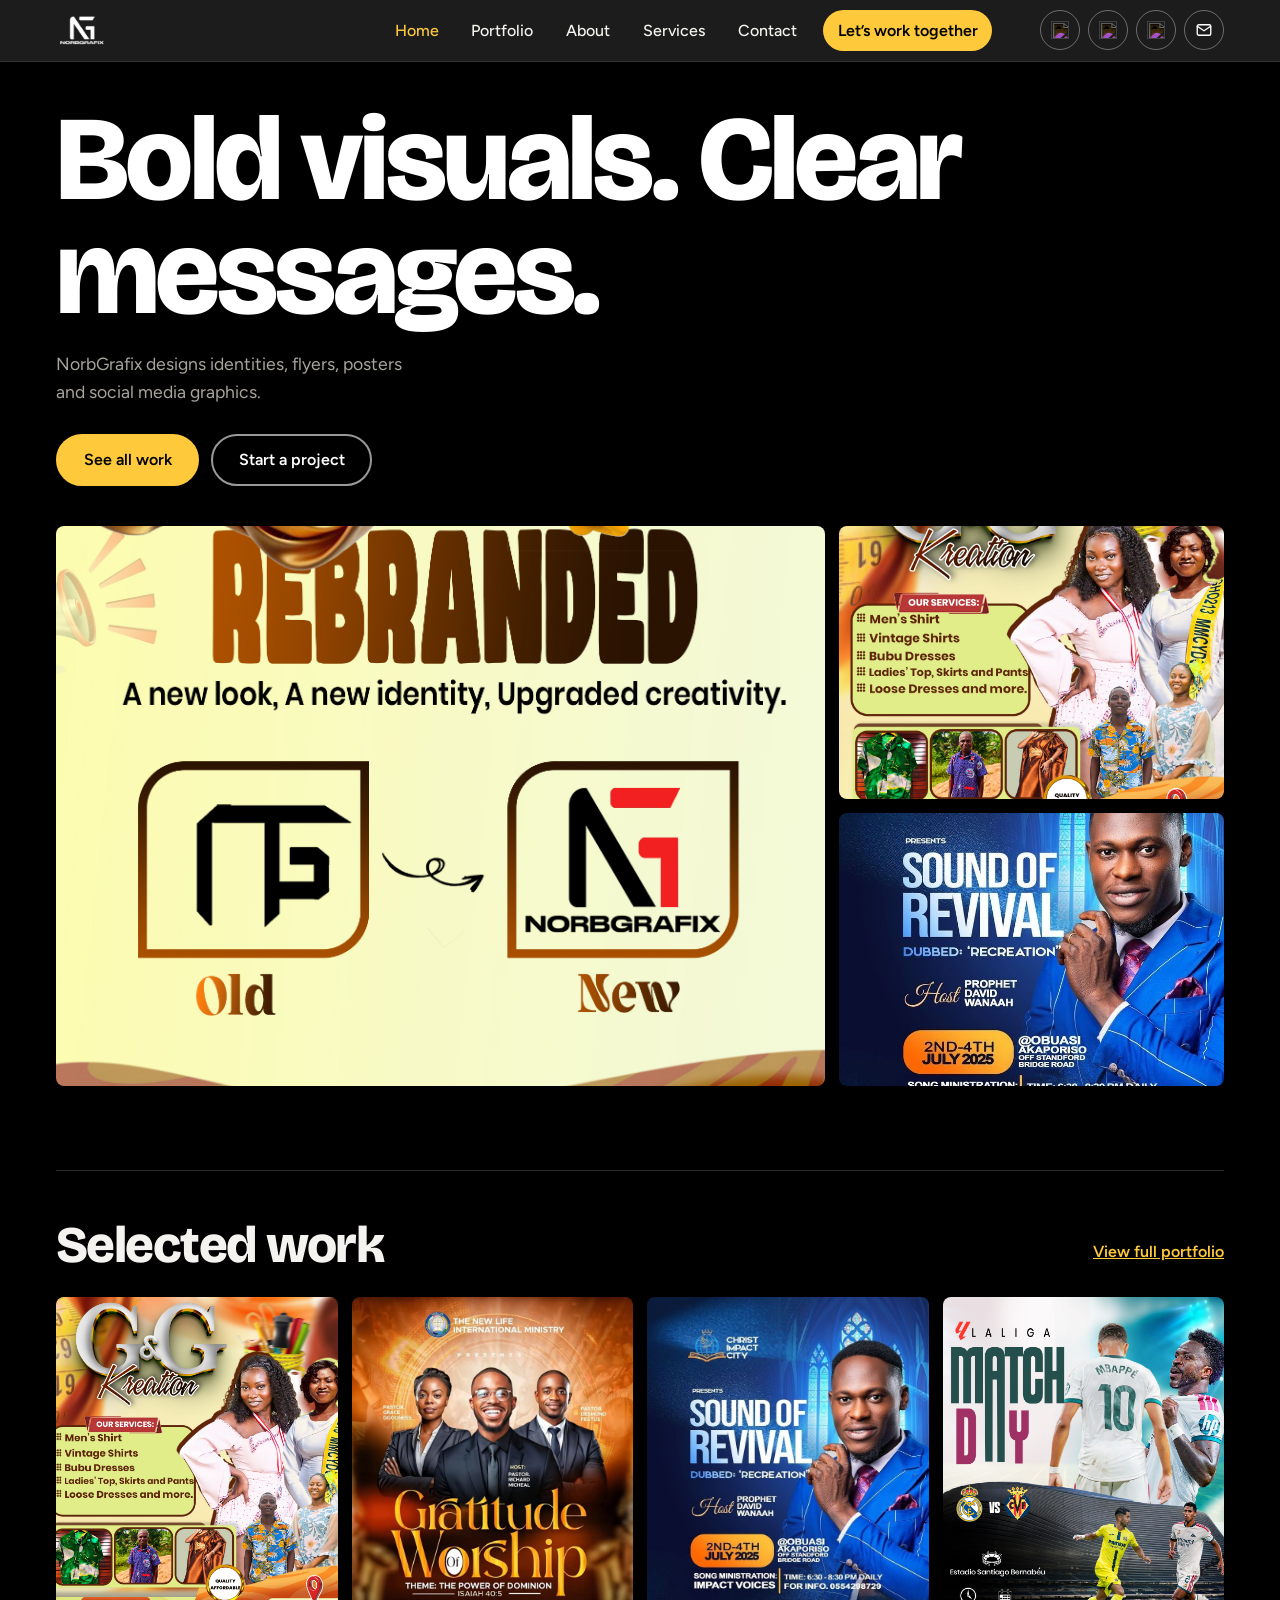
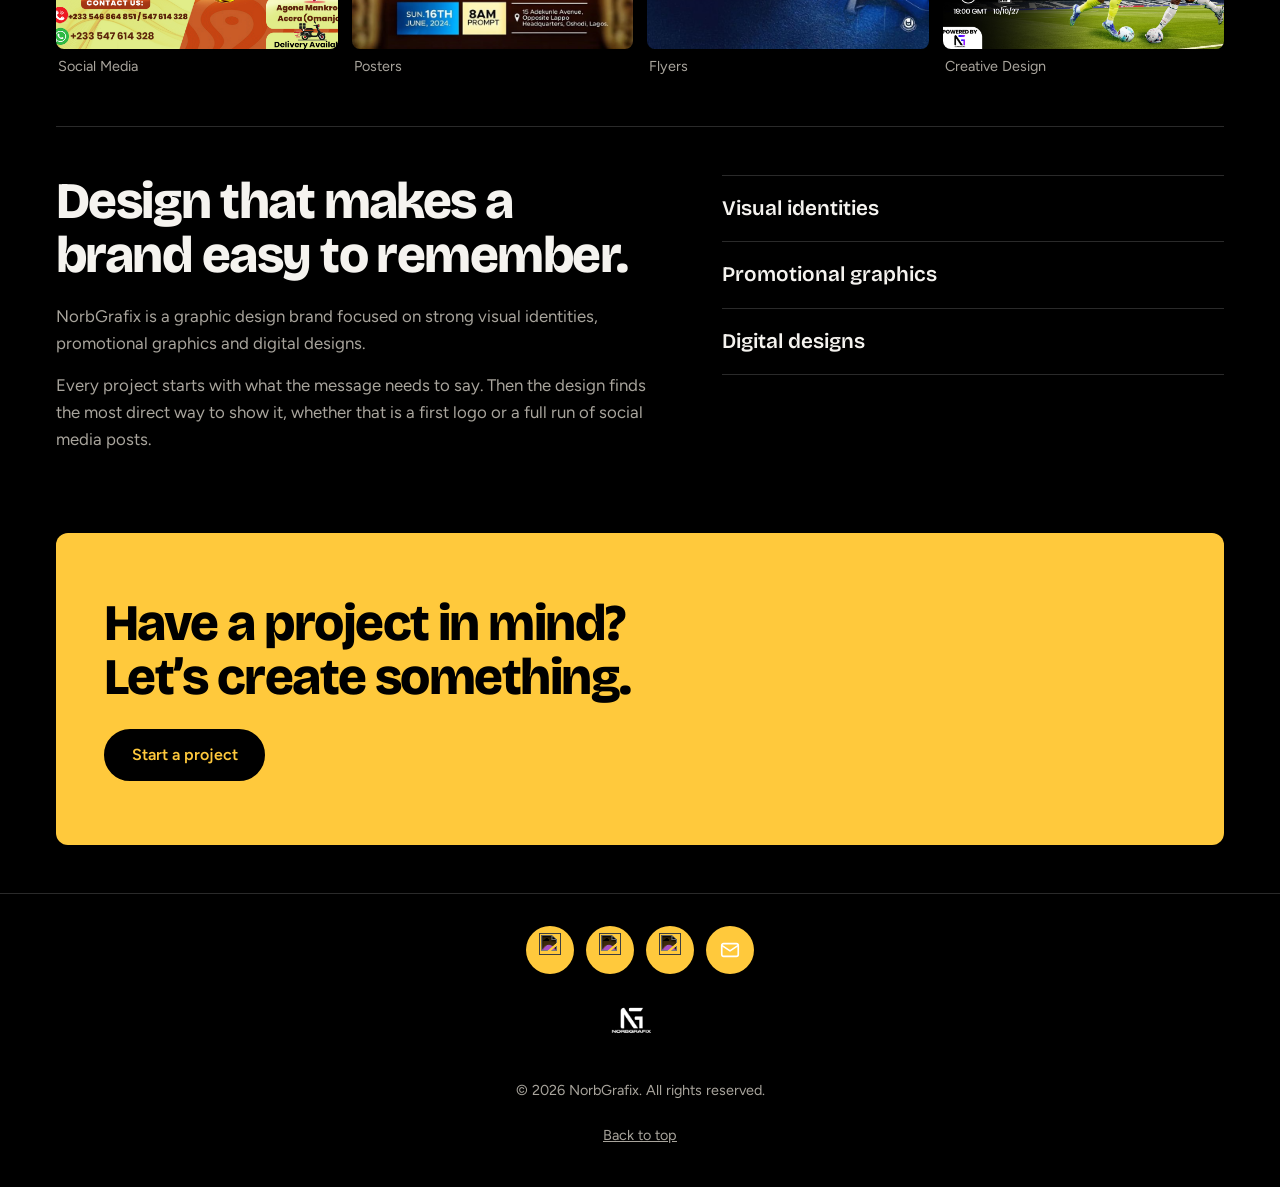
==== commit 84f05291: "Add files via upload" ====
--- a/index.html
+++ b/index.html
@@ -4,7 +4,7 @@
   <meta charset="UTF-8">
 <link rel="icon" href="images/logo.png">
   <meta name="viewport" content="width=device-width, initial-scale=1">
-  <meta name="theme-color" content="#0b0a14">
+  <meta name="theme-color" content="#000000">
   <title>NorbGrafix | Graphic Design for Brands, Flyers, Posters and Social Media</title>
   <meta name="description" content="NorbGrafix is a graphic design brand creating strong visual identities, flyers, posters, social media designs and promotional graphics.">
 
@@ -44,7 +44,7 @@
     nav ul { list-style: none; margin: 0; padding: 0; display: none; flex-direction: column; border-top: 1px solid var(--line); }
     nav ul.open { display: flex; }
     nav a { display: block; padding: .9rem 1rem; text-decoration: none; font-weight: 500; border-bottom: 1px solid var(--line); }
-    nav a[aria-current="page"] { color: var(--accent-text); }
+    nav a[aria-current="page"] { color: var(--yellow); }
     nav a.cta { background: var(--accent); color: #fff; font-weight: 600; }
     @media (min-width: 800px) {
       .menu-btn { display: none; }
@@ -92,7 +92,7 @@
     section { padding: 3rem 0; border-top: 1px solid var(--line); }
     .head { display: flex; flex-wrap: wrap; align-items: end; justify-content: space-between; gap: .75rem 1.5rem; margin-bottom: 1.5rem; }
     h2 { font-size: clamp(1.9rem, 7vw, 3.2rem); line-height: 1.05; }
-    .more { font-weight: 600; padding: .5rem 0; color: var(--accent-text); }
+    .more { font-weight: 600; padding: .5rem 0; color: var(--yellow); }
 
     .work { list-style: none; margin: 0; padding: 0; display: grid; grid-template-columns: 1fr 1fr; gap: 10px; }
     @media (min-width: 800px) { .work { grid-template-columns: repeat(4, 1fr); gap: 14px; } }
@@ -124,10 +124,10 @@
     @media (prefers-reduced-motion: reduce) { html { scroll-behavior: auto; } }
   
 /* ===== Theme: violet + yellow ===== */
-:root{--bg:#0b0a14;--surface:#181530;--line:#2c2850;--muted:#b4b0c8;--violet:#5b3df5;--yellow:#ffc93c;--deep:#1a1050}
+:root{--bg:#000;--surface:#151515;--line:#2a2a2a;--muted:#a8a49c;--violet:#000;--yellow:#ffc93c;--deep:#000}
 .band{background:var(--violet);box-shadow:0 0 0 100vmax var(--violet);clip-path:inset(0 -100vmax);color:#fff;margin-bottom:2.25rem}
 .band h1{color:#fff}
-.band p{color:#e6e0ff}
+.band p{color:var(--muted)}
 .intro.band{padding:2.5rem 0}
 .hero.band{padding:2.5rem 0 3rem}
 .btn{background:var(--yellow);color:#000;border-color:var(--yellow)}
@@ -139,13 +139,13 @@
 .cta-box .btn:hover{background:#2a2a2a}
 nav a.cta{background:var(--yellow);color:#000}
 nav a.cta:hover{background:#ffd966}
-.chip{border-color:#4a4580}
+.chip{border-color:#444}
 .chip[aria-pressed="true"]{background:var(--yellow);color:#000;border-color:var(--yellow)}
 .steps li::before{color:var(--yellow)}
-.way:hover{background:#221e44}
-input,select,textarea{border-color:#4a4580}
+.way:hover{background:#1e1e1e}
+input,select,textarea{border-color:#444}
 input:focus,select:focus,textarea:focus{border-color:var(--yellow)}
-footer{background:var(--deep);border-top:0;color:#cfc9ee}
+footer{background:#000;border-top:1px solid var(--line);color:var(--muted)}
 
 /* ===== Hamburger ===== */
 .menu-btn{position:relative;width:48px;height:48px;min-height:0;padding:0;border:0;border-radius:50%;background:var(--yellow)}
@@ -172,6 +172,16 @@
   body.menu-open{overflow:hidden}
 }
 @media(prefers-reduced-motion:reduce){nav ul,nav ul.open li,.menu-btn span{transition:none;animation:none}}
+
+/* ===== Header colour ===== */
+header{background:#1c1c1c;border-bottom:1px solid #333;box-shadow:0 2px 14px rgba(0,0,0,.6)}
+nav a[aria-current="page"]{color:var(--yellow)}
+@media(min-width:800px){nav a:hover{background:#2c2c2c}}
+
+/* ===== Remove leftover blue ===== */
+:root{--accent:#ffc93c;--accent-hover:#ffd966;--accent-text:#ffc93c}
+nav a.cta,.chip[aria-pressed="true"]{color:#000}
+.cta-box{color:#000}
 </style>
 </head>
 <body>
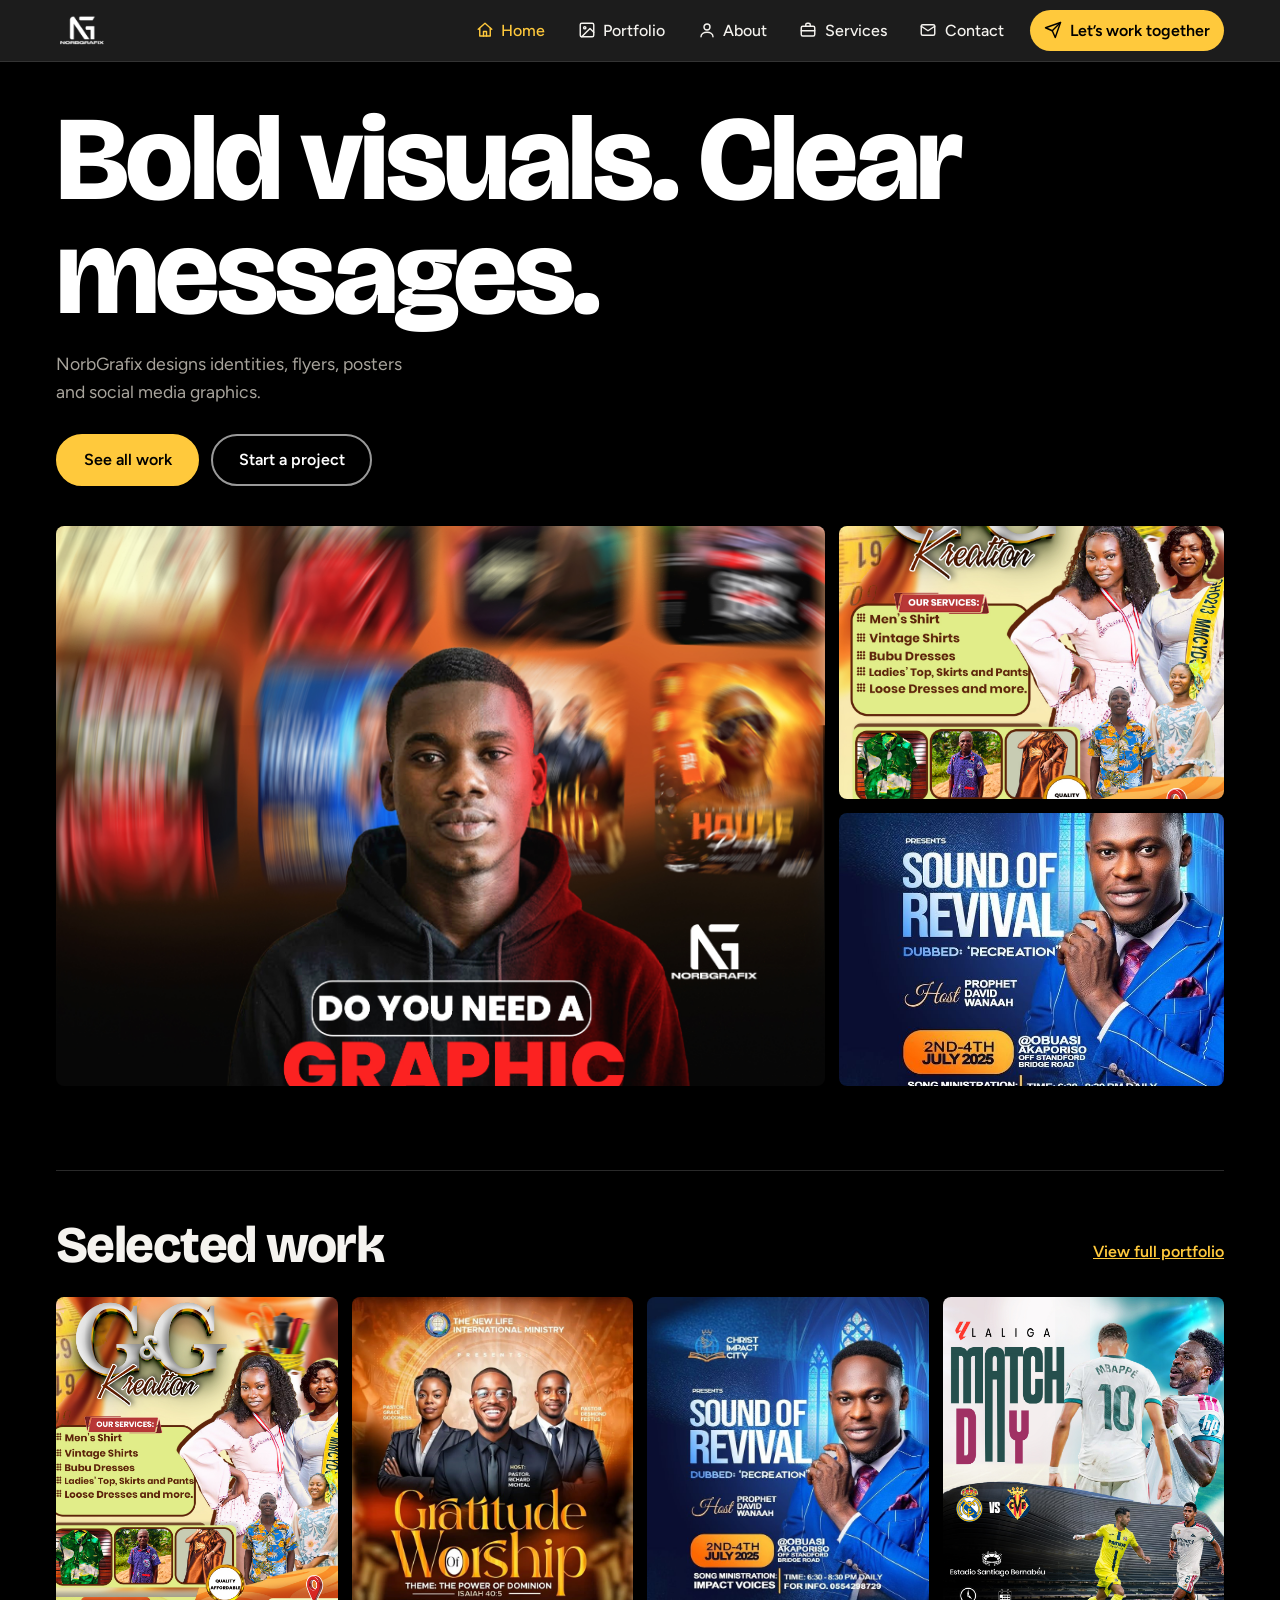
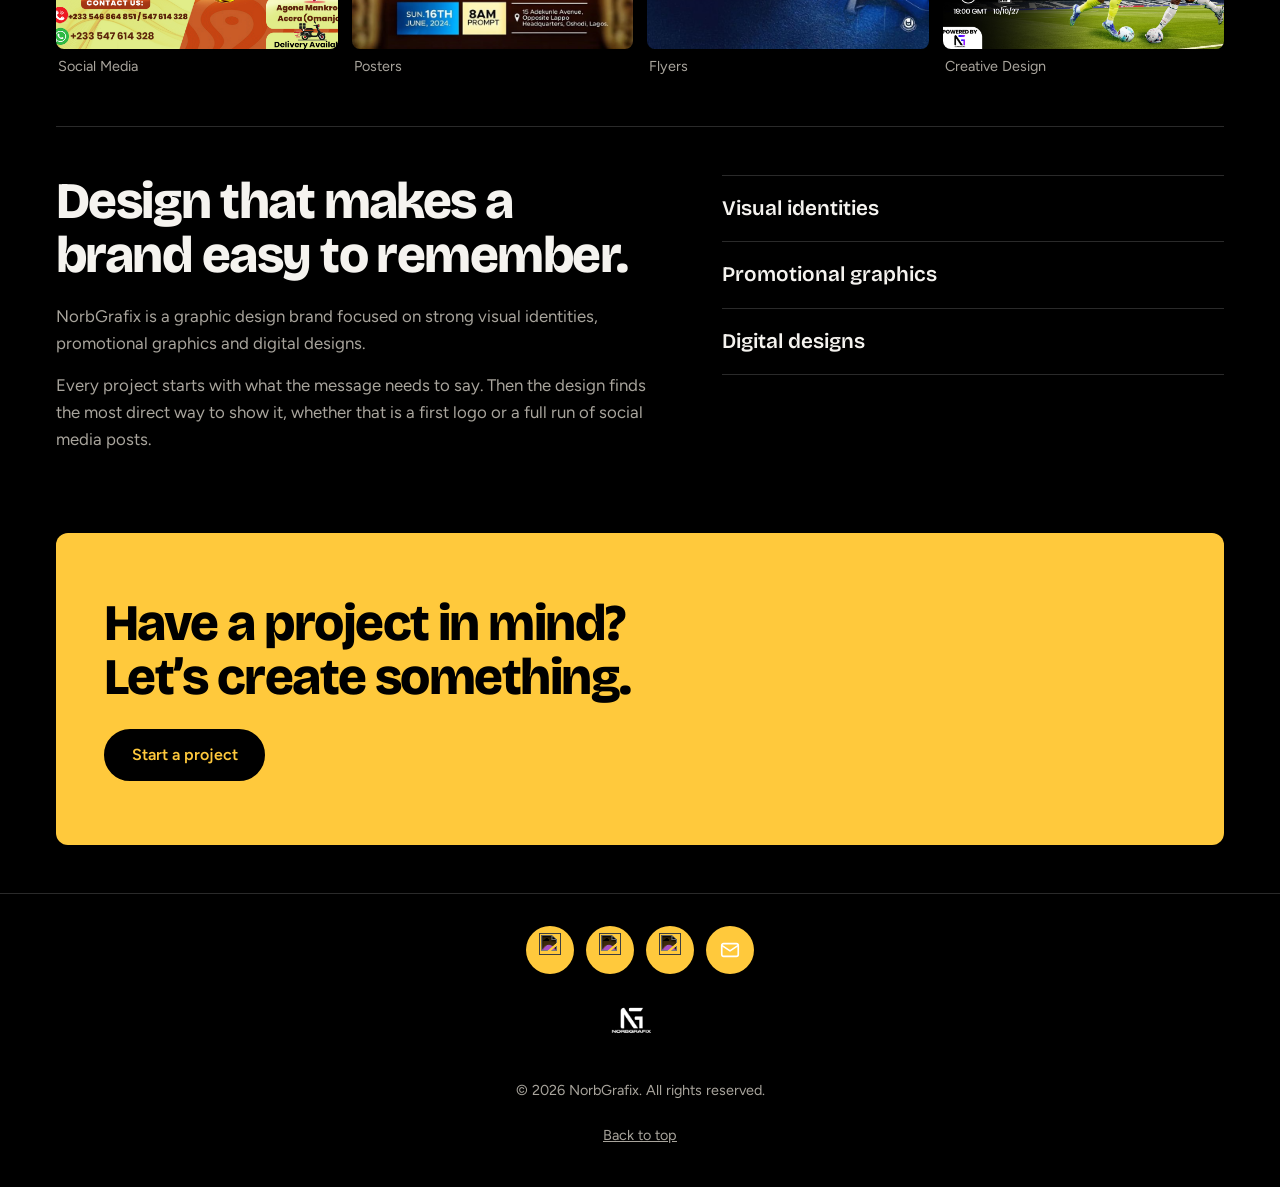
==== commit 8bafc633: "Add files via upload" ====
--- a/index.html
+++ b/index.html
@@ -214,7 +214,7 @@
       </div>
 
       <div class="collage">
-        <a href="portfolio.html" aria-label="See all work"><img src="images/rebrand.jpg" alt="Rebrand design by NorbGrafix"></a>
+        <a href="portfolio.html" aria-label="See all work"><img src="images/advertise.jpg" alt="Rebrand design by NorbGrafix"></a>
         <a href="portfolio.html" aria-label="See all work"><img src="images/G%26G.jpg" alt="Social media design for G&amp;G"></a>
         <a href="portfolio.html" aria-label="See all work"><img src="images/image6.jpg" alt="Flyer design by NorbGrafix"></a>
       </div>
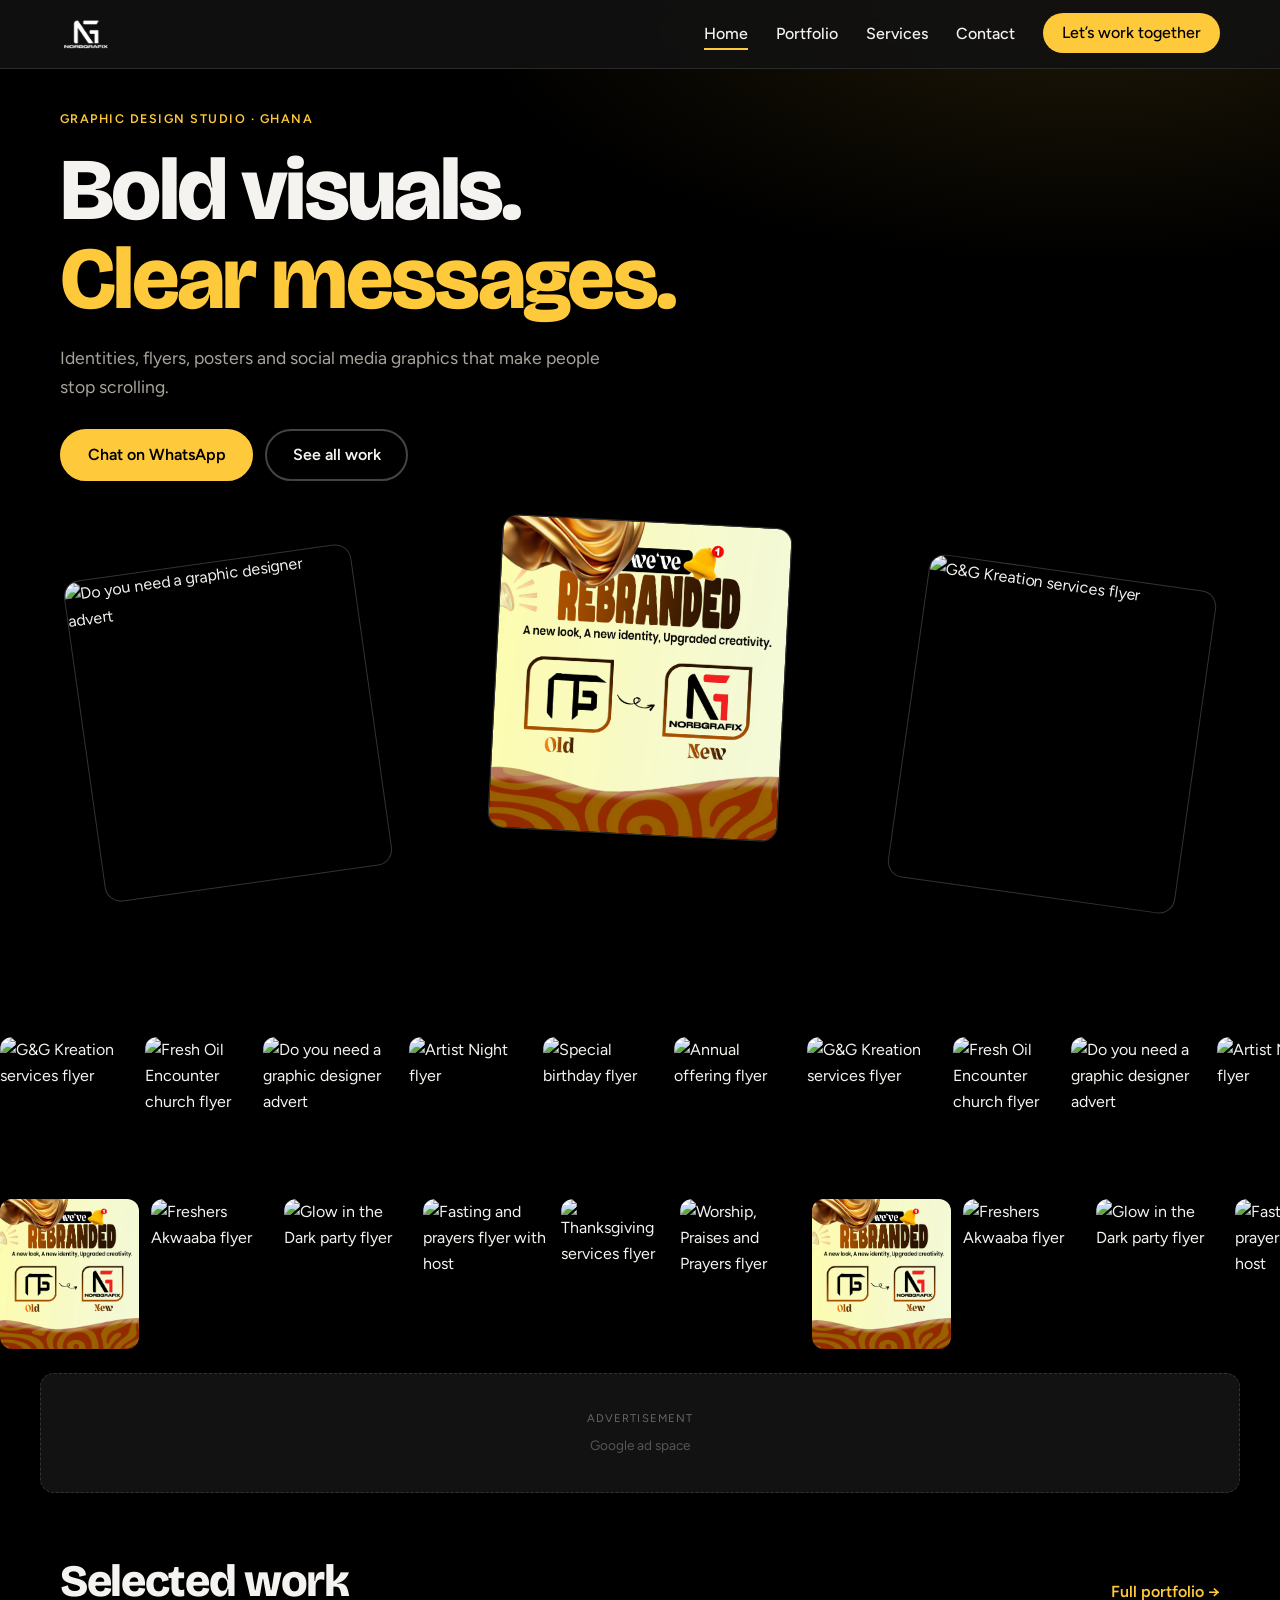
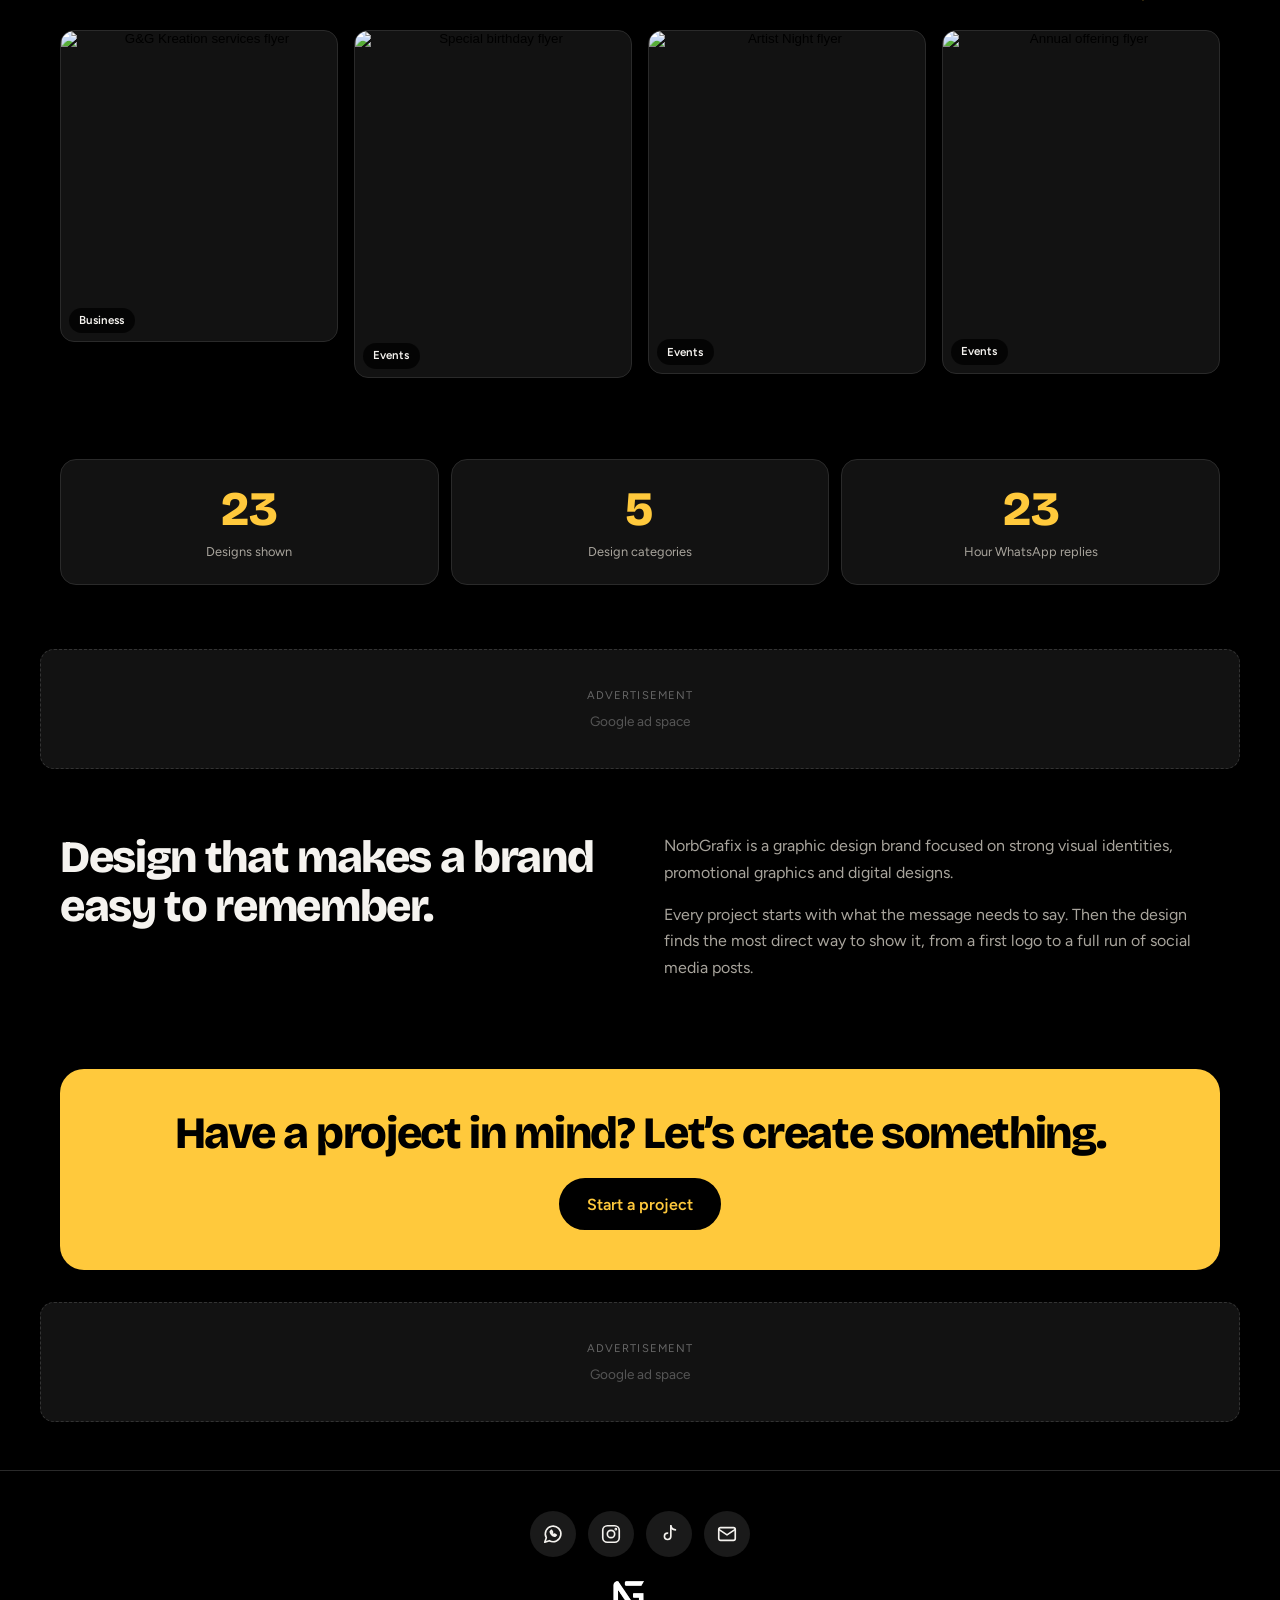
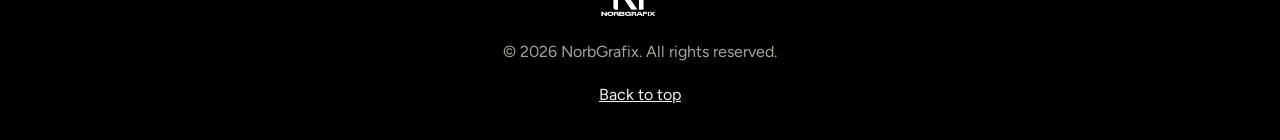
==== commit 82bbf776: "Add files via upload" ====
--- a/index.html
+++ b/index.html
@@ -1,280 +1,21 @@
-<!DOCTYPE html>
-<html lang="en">
-<head>
-  <meta charset="UTF-8">
-<link rel="icon" href="images/logo.png">
-  <meta name="viewport" content="width=device-width, initial-scale=1">
-  <meta name="theme-color" content="#000000">
-  <title>NorbGrafix | Graphic Design for Brands, Flyers, Posters and Social Media</title>
-  <meta name="description" content="NorbGrafix is a graphic design brand creating strong visual identities, flyers, posters, social media designs and promotional graphics.">
+<!DOCTYPE html><html lang="en"><head><meta charset="UTF-8"><meta name="viewport" content="width=device-width,initial-scale=1,viewport-fit=cover"><meta name="theme-color" content="#000000"><title>NorbGrafix | Graphic Design for Brands, Flyers, Posters and Social Media</title><meta name="description" content="NorbGrafix creates strong visual identities, flyers, posters and social media designs."><link rel="icon" href="images/logo.png"><meta property="og:title" content="NorbGrafix | Graphic Design for Brands, Flyers, Posters and Social Media"><meta property="og:description" content="NorbGrafix creates strong visual identities, flyers, posters and social media designs."><meta property="og:type" content="website"><link rel="preconnect" href="https://fonts.googleapis.com"><link rel="preconnect" href="https://fonts.gstatic.com" crossorigin><link href="https://fonts.googleapis.com/css2?family=Bricolage+Grotesque:opsz,wght@12..96,600;12..96,800&family=Figtree:wght@400;500;600&display=swap" rel="stylesheet"><link rel="stylesheet" href="style.css"></head><body><a class="skip" href="#main">Skip to content</a>
+<header><div class="bar"><a class="logo" href="index.html"><img src="images/logo.png" alt="NorbGrafix" width="71" height="40"></a><button class="menu-btn" id="menuBtn" aria-label="Menu" aria-expanded="false" aria-controls="menu"><span></span><span></span><span></span></button><nav aria-label="Main"><ul id="menu"><li><a href="index.html" aria-current=page>Home</a></li><li><a href="portfolio.html">Portfolio</a></li><li><a href="services.html">Services</a></li><li><a href="contact.html">Contact</a></li><li><a class="cta" href="contact.html">Let’s work together</a></li></ul></nav></div></header>
+<main id="main"><section class="hero"><p class="eyebrow">Graphic design studio · Ghana</p><h1>Bold visuals.<br><em>Clear messages.</em></h1><p class="lead">Identities, flyers, posters and social media graphics that make people stop scrolling.</p><div class="actions"><a class="btn" data-wa href="contact.html">Chat on WhatsApp</a><a class="btn ghost" href="portfolio.html">See all work</a></div>
+<div class="stack" aria-hidden="true"><div class="c c1"><img src="images/graphic-designer-ad.jpg" width="900" height="1006" alt="Do you need a graphic designer advert" class=""></div><div class="c c2"><img src="images/rebrand.jpg" width="900" height="974" alt="NorbGrafix rebrand announcement" class=""></div><div class="c c3"><img src="images/gg-kreation.jpg" width="900" height="1013" alt="G&G Kreation services flyer" class=""></div></div></section>
+<section class="strip" aria-label="Sample designs"><div class="track"><div class="m"><img src="images/gg-kreation.jpg" width="900" height="1013" alt="G&G Kreation services flyer" class=""></div><div class="m"><img src="images/fresh-oil.jpg" width="848" height="1200" alt="Fresh Oil Encounter church flyer" class=""></div><div class="m"><img src="images/graphic-designer-ad.jpg" width="900" height="1006" alt="Do you need a graphic designer advert" class=""></div><div class="m"><img src="images/artist-night.jpg" width="900" height="1115" alt="Artist Night flyer" class=""></div><div class="m"><img src="images/birthday.jpg" width="862" height="1080" alt="Special birthday flyer" class=""></div><div class="m"><img src="images/offering.jpg" width="872" height="1080" alt="Annual offering flyer" class=""></div><div class="m"><img src="images/gg-kreation.jpg" width="900" height="1013" alt="G&G Kreation services flyer" class=""></div><div class="m"><img src="images/fresh-oil.jpg" width="848" height="1200" alt="Fresh Oil Encounter church flyer" class=""></div><div class="m"><img src="images/graphic-designer-ad.jpg" width="900" height="1006" alt="Do you need a graphic designer advert" class=""></div><div class="m"><img src="images/artist-night.jpg" width="900" height="1115" alt="Artist Night flyer" class=""></div><div class="m"><img src="images/birthday.jpg" width="862" height="1080" alt="Special birthday flyer" class=""></div><div class="m"><img src="images/offering.jpg" width="872" height="1080" alt="Annual offering flyer" class=""></div></div><div class="track rev"><div class="m"><img src="images/rebrand.jpg" width="900" height="974" alt="NorbGrafix rebrand announcement" class=""></div><div class="m"><img src="images/freshers-akwaaba.jpg" width="900" height="1114" alt="Freshers Akwaaba flyer" class=""></div><div class="m"><img src="images/glow-party.jpg" width="735" height="869" alt="Glow in the Dark party flyer" class=""></div><div class="m"><img src="images/fasting-host.jpg" width="900" height="1069" alt="Fasting and prayers flyer with host" class=""></div><div class="m"><img src="images/thanksgiving.jpg" width="857" height="1200" alt="Thanksgiving services flyer" class=""></div><div class="m"><img src="images/woprapra.jpg" width="866" height="1080" alt="Worship, Praises and Prayers flyer" class=""></div><div class="m"><img src="images/rebrand.jpg" width="900" height="974" alt="NorbGrafix rebrand announcement" class=""></div><div class="m"><img src="images/freshers-akwaaba.jpg" width="900" height="1114" alt="Freshers Akwaaba flyer" class=""></div><div class="m"><img src="images/glow-party.jpg" width="735" height="869" alt="Glow in the Dark party flyer" class=""></div><div class="m"><img src="images/fasting-host.jpg" width="900" height="1069" alt="Fasting and prayers flyer with host" class=""></div><div class="m"><img src="images/thanksgiving.jpg" width="857" height="1200" alt="Thanksgiving services flyer" class=""></div><div class="m"><img src="images/woprapra.jpg" width="866" height="1080" alt="Worship, Praises and Prayers flyer" class=""></div></div></section>
+<div class="ad" data-ad><small>Advertisement</small></div>
 
-  <link rel="preconnect" href="https://fonts.googleapis.com">
-  <link rel="preconnect" href="https://fonts.gstatic.com" crossorigin>
-  <link href="https://fonts.googleapis.com/css2?family=Bricolage+Grotesque:opsz,wght@12..96,600;12..96,800&family=Figtree:wght@400;500;600&display=swap" rel="stylesheet">
+<section>
+    <div class="head rv"><h2>Selected work</h2><a class="more" href="portfolio.html">Full portfolio →</a></div><div class="masonry">
+<figure class="item rv" data-cat="Business"><button type="button" class="open"><img src="images/gg-kreation.jpg" width="900" height="1013" alt="G&G Kreation services flyer" loading="lazy" decoding="async"></button><figcaption>Business</figcaption></figure>
+<figure class="item rv" data-cat="Events"><button type="button" class="open"><img src="images/birthday.jpg" width="862" height="1080" alt="Special birthday flyer" loading="lazy" decoding="async"></button><figcaption>Events</figcaption></figure>
+<figure class="item rv" data-cat="Events"><button type="button" class="open"><img src="images/artist-night.jpg" width="900" height="1115" alt="Artist Night flyer" loading="lazy" decoding="async"></button><figcaption>Events</figcaption></figure>
+<figure class="item rv" data-cat="Events"><button type="button" class="open"><img src="images/offering.jpg" width="872" height="1080" alt="Annual offering flyer" loading="lazy" decoding="async"></button><figcaption>Events</figcaption></figure>
+</div></section>
 
-  <style>
-    :root {
-      --bg: #000;
-      --accent: #3d5afe;
-      --accent-hover: #2c46e6;
-      --accent-text: #8aa4ff;
-      --surface: #151515;
-      --text: #f5f3ef;
-      --muted: #a8a49c;
-      --line: #2a2a2a;
-      --focus: #8aa4ff;
-      --head: "Bricolage Grotesque", "Segoe UI", Arial, sans-serif;
-      --body: "Figtree", "Segoe UI", Arial, sans-serif;
-    }
-    *, *::before, *::after { box-sizing: border-box; }
-    html { scroll-behavior: smooth; -webkit-text-size-adjust: 100%; scroll-padding-top: 70px; }
-    body { margin: 0; background: var(--bg); color: var(--text); font-family: var(--body); font-size: 1rem; line-height: 1.6; }
-    img { max-width: 100%; display: block; }
-    a { color: inherit; }
-    :focus-visible { outline: 3px solid var(--focus); outline-offset: 3px; }
 
-    .skip { position: absolute; left: -999px; top: 0; background: var(--text); color: #000; padding: .6rem 1rem; z-index: 100; }
-    .skip:focus { left: 0; }
-
-    /* ---------- Header (same as portfolio) ---------- */
-    header { position: sticky; top: 0; z-index: 50; background: var(--bg); border-bottom: 1px solid var(--line); }
-    .bar { max-width: 1200px; margin: 0 auto; display: flex; align-items: center; justify-content: space-between; padding: .6rem 1rem; }
-    .logo img { height: 40px; width: auto; }
-    .menu-btn { font: 600 1rem var(--body); color: var(--text); background: none; border: 1px solid var(--line); border-radius: 8px; min-height: 44px; padding: 0 1rem; cursor: pointer; }
-    nav ul { list-style: none; margin: 0; padding: 0; display: none; flex-direction: column; border-top: 1px solid var(--line); }
-    nav ul.open { display: flex; }
-    nav a { display: block; padding: .9rem 1rem; text-decoration: none; font-weight: 500; border-bottom: 1px solid var(--line); }
-    nav a[aria-current="page"] { color: var(--yellow); }
-    nav a.cta { background: var(--accent); color: #fff; font-weight: 600; }
-    @media (min-width: 800px) {
-      .menu-btn { display: none; }
-      .bar { gap: 2rem; }
-      nav { margin-left: auto; }
-      nav ul { display: flex; flex-direction: row; align-items: center; gap: .25rem; border: 0; }
-      nav a { border: 0; padding: .5rem .9rem; border-radius: 999px; }
-      nav a:hover { background: var(--surface); }
-      nav a.cta { margin-left: .5rem; }
-      nav a.cta:hover { background: var(--accent-hover); }
-    }
-
-    main { max-width: 1200px; margin: 0 auto; padding: 0 1rem; }
-    h1, h2 { font-family: var(--head); font-weight: 800; letter-spacing: -0.03em; margin: 0; }
-
-    .btn {
-      display: inline-flex; align-items: center; justify-content: center;
-      min-height: 52px; padding: 0 1.6rem; border-radius: 999px;
-      font-weight: 600; text-decoration: none;
-      background: var(--accent); color: #fff; border: 2px solid var(--accent);
-    }
-    .btn:hover { background: var(--accent-hover); border-color: var(--accent-hover); }
-    .btn.ghost { background: transparent; color: var(--text); border-color: #555; }
-    .btn.ghost:hover { border-color: var(--text); }
-
-    /* ---------- Hero ---------- */
-    .hero { padding: 2.5rem 0 3rem; }
-    .hero h1 { font-size: clamp(3rem, 14vw, 7.5rem); line-height: .95; margin-bottom: 1.25rem; }
-    .hero p { color: var(--muted); font-size: 1.1rem; max-width: 32ch; margin: 0 0 1.75rem; }
-    .actions { display: flex; flex-wrap: wrap; gap: .75rem; }
-
-    .collage { display: grid; grid-template-columns: 1fr 1fr; gap: 10px; margin-top: 2.5rem; }
-    .collage a { display: block; overflow: hidden; border-radius: 8px; background: var(--surface); }
-    .collage img { width: 100%; height: 100%; object-fit: cover; }
-    .collage a:first-child { grid-column: 1 / -1; aspect-ratio: 4 / 3; }
-    .collage a:not(:first-child) { aspect-ratio: 1 / 1; }
-    @media (min-width: 800px) {
-      .hero { padding-top: 4rem; }
-      .collage { grid-template-columns: 2fr 1fr; grid-template-rows: 1fr 1fr; gap: 14px; height: 560px; }
-      .collage a:first-child { grid-column: 1; grid-row: 1 / span 2; aspect-ratio: auto; }
-      .collage a:not(:first-child) { aspect-ratio: auto; }
-    }
-
-    /* ---------- Selected work ---------- */
-    section { padding: 3rem 0; border-top: 1px solid var(--line); }
-    .head { display: flex; flex-wrap: wrap; align-items: end; justify-content: space-between; gap: .75rem 1.5rem; margin-bottom: 1.5rem; }
-    h2 { font-size: clamp(1.9rem, 7vw, 3.2rem); line-height: 1.05; }
-    .more { font-weight: 600; padding: .5rem 0; color: var(--yellow); }
-
-    .work { list-style: none; margin: 0; padding: 0; display: grid; grid-template-columns: 1fr 1fr; gap: 10px; }
-    @media (min-width: 800px) { .work { grid-template-columns: repeat(4, 1fr); gap: 14px; } }
-    .work a { display: block; text-decoration: none; }
-    .work .frame { aspect-ratio: 4 / 5; overflow: hidden; border-radius: 8px; background: var(--surface); }
-    .work img { width: 100%; height: 100%; object-fit: cover; }
-    .work span { display: block; color: var(--muted); font-size: .9rem; padding: .4rem .15rem 0; }
-    .work a:hover span { color: var(--text); }
-
-    /* ---------- About ---------- */
-    .about { display: grid; gap: 1.75rem; }
-    .about p { margin: 0 0 1rem; color: var(--muted); font-size: 1.05rem; max-width: 60ch; }
-    .about ul { list-style: none; margin: 0; padding: 0; }
-    .about li { padding: 1rem 0; border-top: 1px solid var(--line); font-family: var(--head); font-weight: 600; font-size: 1.3rem; }
-    .about li:last-child { border-bottom: 1px solid var(--line); }
-    @media (min-width: 800px) { .about { grid-template-columns: 1.2fr 1fr; gap: 4rem; align-items: start; } }
-
-    /* ---------- Call to action ---------- */
-    .cta-box { background: var(--accent); color: #fff; border-radius: 12px; padding: 2.25rem 1.5rem; margin: 1rem 0 3rem; }
-    .cta-box h2 { margin-bottom: 1.5rem; max-width: 18ch; }
-    .cta-box .btn { background: #fff; color: #000; border-color: #fff; }
-    .cta-box .btn:hover { background: #e8e8e8; border-color: #e8e8e8; }
-    @media (min-width: 800px) { .cta-box { padding: 4rem 3rem; } }
-
-    footer { border-top: 1px solid var(--line); padding: 2rem 1rem; text-align: center; color: var(--muted); font-size: .9rem; }
-    footer img { height: 36px; width: auto; margin: 0 auto .75rem; }
-    footer a { display: inline-block; padding: .5rem; }
-
-    @media (prefers-reduced-motion: reduce) { html { scroll-behavior: auto; } }
-  
-/* ===== Theme: violet + yellow ===== */
-:root{--bg:#000;--surface:#151515;--line:#2a2a2a;--muted:#a8a49c;--violet:#000;--yellow:#ffc93c;--deep:#000}
-.band{background:var(--violet);box-shadow:0 0 0 100vmax var(--violet);clip-path:inset(0 -100vmax);color:#fff;margin-bottom:2.25rem}
-.band h1{color:#fff}
-.band p{color:var(--muted)}
-.intro.band{padding:2.5rem 0}
-.hero.band{padding:2.5rem 0 3rem}
-.btn{background:var(--yellow);color:#000;border-color:var(--yellow)}
-.btn:hover{background:#ffd966;border-color:#ffd966}
-.btn.ghost{background:transparent;color:#fff;border-color:rgba(255,255,255,.6)}
-.btn.ghost:hover{background:rgba(255,255,255,.12);border-color:#fff}
-.cta-box{background:var(--yellow);color:#000}
-.cta-box .btn{background:#000;color:var(--yellow);border-color:#000}
-.cta-box .btn:hover{background:#2a2a2a}
-nav a.cta{background:var(--yellow);color:#000}
-nav a.cta:hover{background:#ffd966}
-.chip{border-color:#444}
-.chip[aria-pressed="true"]{background:var(--yellow);color:#000;border-color:var(--yellow)}
-.steps li::before{color:var(--yellow)}
-.way:hover{background:#1e1e1e}
-input,select,textarea{border-color:#444}
-input:focus,select:focus,textarea:focus{border-color:var(--yellow)}
-footer{background:#000;border-top:1px solid var(--line);color:var(--muted)}
-
-/* ===== Hamburger ===== */
-.menu-btn{position:relative;width:48px;height:48px;min-height:0;padding:0;border:0;border-radius:50%;background:var(--yellow)}
-.menu-btn span{position:absolute;left:14px;right:14px;height:2.5px;border-radius:2px;background:#000;transition:transform .25s ease,top .25s ease,opacity .2s ease}
-.menu-btn span:nth-child(1){top:16.5px}
-.menu-btn span:nth-child(2){top:22.75px}
-.menu-btn span:nth-child(3){top:29px}
-.menu-btn[aria-expanded="true"] span:nth-child(1){top:22.75px;transform:rotate(45deg)}
-.menu-btn[aria-expanded="true"] span:nth-child(2){opacity:0}
-.menu-btn[aria-expanded="true"] span:nth-child(3){top:22.75px;transform:rotate(-45deg)}
-@keyframes rise{from{opacity:0;transform:translateY(12px)}to{opacity:1;transform:none}}
-@media(max-width:799px){
-  .bar{height:68px;padding-top:0;padding-bottom:0}
-  .menu-btn{margin-left:auto}
-  nav ul{display:flex;position:absolute;top:100%;left:0;right:0;height:calc(100vh - 68px);height:calc(100dvh - 68px);background:var(--violet);border:0;padding:1rem 1.25rem 2rem;overflow-y:auto;opacity:0;visibility:hidden;transform:translateY(-10px);transition:opacity .25s ease,transform .25s ease,visibility 0s linear .25s}
-  nav ul.open{opacity:1;visibility:visible;transform:none;transition-delay:0s}
-  nav a{font:800 2rem/1.1 var(--head);letter-spacing:-.02em;color:#fff;padding:1.05rem 0;border-bottom:1px solid rgba(255,255,255,.22)}
-  nav a[aria-current="page"]{color:var(--yellow)}
-  nav a.cta{margin-top:1.75rem;border:0;border-radius:999px;text-align:center;font:600 1.1rem var(--body);letter-spacing:0;padding:1rem;background:var(--yellow);color:#000}
-  nav ul.open li{animation:rise .35s ease both}
-  nav ul.open li:nth-child(2){animation-delay:.04s}nav ul.open li:nth-child(3){animation-delay:.08s}
-  nav ul.open li:nth-child(4){animation-delay:.12s}nav ul.open li:nth-child(5){animation-delay:.16s}
-  nav ul.open li:nth-child(6){animation-delay:.2s}
-  body.menu-open{overflow:hidden}
-}
-@media(prefers-reduced-motion:reduce){nav ul,nav ul.open li,.menu-btn span{transition:none;animation:none}}
-
-/* ===== Header colour ===== */
-header{background:#1c1c1c;border-bottom:1px solid #333;box-shadow:0 2px 14px rgba(0,0,0,.6)}
-nav a[aria-current="page"]{color:var(--yellow)}
-@media(min-width:800px){nav a:hover{background:#2c2c2c}}
-
-/* ===== Remove leftover blue ===== */
-:root{--accent:#ffc93c;--accent-hover:#ffd966;--accent-text:#ffc93c}
-nav a.cta,.chip[aria-pressed="true"]{color:#000}
-.cta-box{color:#000}
-</style>
-</head>
-<body>
-  <a class="skip" href="#main">Skip to content</a>
-
-  <header>
-    <div class="bar">
-      <a class="logo" href="index.html"><img src="images/logo.png" alt="NorbGrafix logo"></a>
-      <button class="menu-btn" id="menuBtn" aria-label="Menu" aria-expanded="false" aria-controls="menu"><span></span><span></span><span></span></button>
-      <nav aria-label="Main">
-        <ul id="menu">
-          <li><a href="index.html" aria-current="page">Home</a></li>
-          <li><a href="portfolio.html">Portfolio</a></li>
-          <li><a href="#about">About</a></li>
-          <li><a href="services.html">Services</a></li>
-          <li><a href="contact.html">Contact</a></li>
-          <li><a class="cta" href="contact.html">Let’s work together</a></li>
-        </ul>
-      </nav>
-    </div>
-  </header>
-
-  <main id="main">
-    <section class="hero band" style="border-top:0">
-      <h1>Bold visuals. Clear messages.</h1>
-      <p>NorbGrafix designs identities, flyers, posters and social media graphics.</p>
-      <div class="actions">
-        <a class="btn" href="portfolio.html">See all work</a>
-        <a class="btn ghost" href="contact.html">Start a project</a>
-      </div>
-
-      <div class="collage">
-        <a href="portfolio.html" aria-label="See all work"><img src="images/advertise.jpg" alt="Rebrand design by NorbGrafix"></a>
-        <a href="portfolio.html" aria-label="See all work"><img src="images/G%26G.jpg" alt="Social media design for G&amp;G"></a>
-        <a href="portfolio.html" aria-label="See all work"><img src="images/image6.jpg" alt="Flyer design by NorbGrafix"></a>
-      </div>
-    </section>
-
-    <section>
-      <div class="head">
-        <h2>Selected work</h2>
-        <a class="more" href="portfolio.html">View full portfolio</a>
-      </div>
-      <ul class="work">
-        <li><a href="portfolio.html"><div class="frame"><img src="images/G%26G.jpg" alt="Social media design for G&amp;G" loading="lazy" decoding="async"></div><span>Social Media</span></a></li>
-        <li><a href="portfolio.html"><div class="frame"><img src="images/image5.jpg" alt="Poster design by NorbGrafix" loading="lazy" decoding="async"></div><span>Posters</span></a></li>
-        <li><a href="portfolio.html"><div class="frame"><img src="images/image6.jpg" alt="Flyer design by NorbGrafix" loading="lazy" decoding="async"></div><span>Flyers</span></a></li>
-        <li><a href="portfolio.html"><div class="frame"><img src="images/matc3.jpg" alt="Creative design by NorbGrafix" loading="lazy" decoding="async"></div><span>Creative Design</span></a></li>
-      </ul>
-    </section>
-
-    <section id="about">
-      <div class="about">
-        <div>
-          <h2 style="margin-bottom:1.25rem">Design that makes a brand easy to remember.</h2>
-          <p>NorbGrafix is a graphic design brand focused on strong visual identities, promotional graphics and digital designs.</p>
-          <p>Every project starts with what the message needs to say. Then the design finds the most direct way to show it, whether that is a first logo or a full run of social media posts.</p>
-        </div>
-        <ul>
-          <li>Visual identities</li>
-          <li>Promotional graphics</li>
-          <li>Digital designs</li>
-        </ul>
-      </div>
-    </section>
-
-    <div class="cta-box">
-      <h2>Have a project in mind? Let’s create something.</h2>
-      <a class="btn" href="contact.html">Start a project</a>
-    </div>
-  </main>
-
-  <footer>
-    <a href="index.html"><img src="images/logo.png" alt="NorbGrafix logo"></a>
-    <p>© 2026 NorbGrafix. All rights reserved.</p>
-    <a href="#main">Back to top</a>
-  </footer>
-
-  <script src="social.js"></script>
-  <script>
-    var menuBtn = document.getElementById('menuBtn');
-    var menu = document.getElementById('menu');
-    menuBtn.addEventListener('click', function () {
-      var open = menu.classList.toggle('open');
-      menuBtn.setAttribute('aria-expanded', open);
-    });
-    // Close the menu after tapping a link (useful for the #about link on this page)
-    menu.addEventListener('click', function (e) {
-      if (e.target.tagName === 'A') {
-        menu.classList.remove('open');
-        menuBtn.setAttribute('aria-expanded', false);
-      }
-    });
-  </script>
-</body>
-</html>
+<section class="stats rv"><div><b data-n="23">0</b><span>Designs shown</span></div><div><b data-n="5">0</b><span>Design categories</span></div><div><b data-n="24">0</b><span>Hour WhatsApp replies</span></div></section>
+<div class="ad" data-ad><small>Advertisement</small></div>
+<section class="about rv" id="about"><h2>Design that makes a brand easy to remember.</h2><div><p>NorbGrafix is a graphic design brand focused on strong visual identities, promotional graphics and digital designs.</p><p>Every project starts with what the message needs to say. Then the design finds the most direct way to show it, from a first logo to a full run of social media posts.</p></div></section>
+<div class="cta-box rv"><h2>Have a project in mind? Let’s create something.</h2><a class="btn" href="contact.html">Start a project</a></div><div class="ad" data-ad><small>Advertisement</small></div></main>
+<footer><a href="index.html"><img src="images/logo.png" alt="NorbGrafix" width="89" height="50"></a><p>© 2026 NorbGrafix. All rights reserved.</p><a href="#main">Back to top</a></footer><script src="site.js"></script></body></html>
--- a/style.css
+++ b/style.css
@@ -0,0 +1,127 @@
+:root{--bg:#000;--s:#121212;--s2:#1a1a1a;--text:#f5f3ef;--muted:#a8a49c;--line:#2a2a2a;--y:#ffc93c;--yh:#ffd966;--head:"Bricolage Grotesque","Segoe UI",Arial,sans-serif;--body:"Figtree","Segoe UI",Arial,sans-serif;--g:1.25rem}
+*,*::before,*::after{box-sizing:border-box}
+html{scroll-behavior:smooth;-webkit-text-size-adjust:100%;scroll-padding-top:84px}
+body{margin:0;color:var(--text);font:1rem/1.65 var(--body);background:radial-gradient(70% 380px at 85% 0,rgba(255,201,60,.12),transparent 70%) no-repeat,var(--bg);overflow-x:hidden}
+img{max-width:100%;height:auto;display:block}a{color:inherit}
+:focus-visible{outline:3px solid #8aa4ff;outline-offset:3px}
+h1,h2{font-family:var(--head);font-weight:800;letter-spacing:-.03em;margin:0}
+h1{font-size:clamp(2.6rem,12vw,5.5rem);line-height:1.02;margin-bottom:1rem}h1 em{font-style:normal;color:var(--y)}
+h2{font-size:clamp(1.7rem,6.5vw,2.8rem);line-height:1.1}
+.skip{position:absolute;left:-999px;background:var(--text);color:#000;padding:.6rem 1rem;z-index:300}.skip:focus{left:0}
+main>*{max-width:1200px;margin-inline:auto;padding-inline:var(--g)}
+section{padding-block:2.5rem}
+.lead{color:var(--muted);font-size:1.1rem;max-width:34rem}
+.eyebrow{color:var(--y);font-weight:600;letter-spacing:.12em;text-transform:uppercase;font-size:.78rem;margin:0 0 1rem}
+/* header */
+header{position:sticky;top:0;z-index:100;background:rgba(18,18,18,.88);-webkit-backdrop-filter:blur(12px);backdrop-filter:blur(12px);border-bottom:1px solid var(--line);padding-top:env(safe-area-inset-top)}
+.bar{max-width:1200px;margin:auto;height:68px;display:flex;align-items:center;justify-content:space-between;padding:0 var(--g)}
+.logo img{height:40px;width:auto}
+.menu-btn{position:relative;width:48px;height:48px;border:0;border-radius:50%;background:var(--y);cursor:pointer;padding:0}
+.menu-btn span{position:absolute;left:14px;right:14px;height:2.5px;border-radius:2px;background:#000;transition:.25s}
+.menu-btn span:nth-child(1){top:16.5px}.menu-btn span:nth-child(2){top:22.75px}.menu-btn span:nth-child(3){top:29px}
+.menu-btn[aria-expanded=true] span:nth-child(1){top:22.75px;transform:rotate(45deg)}
+.menu-btn[aria-expanded=true] span:nth-child(2){opacity:0}
+.menu-btn[aria-expanded=true] span:nth-child(3){top:22.75px;transform:rotate(-45deg)}
+nav ul{list-style:none;margin:0;padding:0}
+@media(max-width:859px){
+nav{position:fixed;inset:68px 0 0;background:rgba(0,0,0,.97);padding:2rem var(--g);transform:translateY(-8px);opacity:0;visibility:hidden;transition:.3s}
+nav:has(.open){opacity:1;visibility:visible;transform:none}
+nav ul{display:grid;gap:.25rem}
+nav li{opacity:0;transform:translateX(-18px);transition:.4s}
+.open li{opacity:1;transform:none}.open li:nth-child(2){transition-delay:.05s}.open li:nth-child(3){transition-delay:.1s}.open li:nth-child(4){transition-delay:.15s}.open li:nth-child(5){transition-delay:.2s}
+nav a{display:block;font:800 2rem var(--head);padding:.6rem 0;text-decoration:none;border-bottom:1px solid var(--line)}
+nav a[aria-current]{color:var(--y)}nav a.cta{margin-top:1rem;background:var(--y);color:#000;text-align:center;border-radius:99px;font-size:1.1rem;border:0;padding:1rem}}
+@media(min-width:860px){.menu-btn{display:none}nav ul{display:flex;gap:1.75rem;align-items:center}nav a{text-decoration:none;font-weight:500;padding:.3rem 0;border-bottom:2px solid transparent;transition:.2s}nav a:hover,nav a[aria-current]{border-color:var(--y)}nav a.cta{background:var(--y);color:#000;border-radius:99px;padding:.65rem 1.2rem;border:0}}
+/* buttons */
+.actions{display:flex;flex-wrap:wrap;gap:.75rem;margin-top:1.75rem}
+.btn{display:inline-block;background:var(--y);color:#000;font-weight:600;text-decoration:none;padding:.9rem 1.6rem;border-radius:99px;border:2px solid var(--y);cursor:pointer;font:600 1rem var(--body);transition:transform .2s,background .2s}
+.btn:hover{background:var(--yh);transform:translateY(-2px)}.btn.ghost{background:none;color:var(--text);border-color:#444}.btn.ghost:hover{border-color:var(--y);color:var(--y)}
+/* hero */
+.hero{padding-top:2.5rem;overflow:hidden}
+.stack{position:relative;height:340px;margin-top:2.5rem}
+.c{position:absolute;width:44%;max-width:230px;border-radius:16px;overflow:hidden;box-shadow:0 20px 50px rgba(0,0,0,.7);border:1px solid #333;animation:float 6s ease-in-out infinite}
+.c1{left:2%;top:40px;transform:rotate(-8deg)}.c2{left:50%;top:0;transform:translateX(-50%) rotate(3deg);animation-delay:-2s;z-index:2}.c3{right:2%;top:50px;transform:rotate(8deg);animation-delay:-4s}
+@keyframes float{50%{translate:0 -14px}}
+@media(min-width:700px){.stack{height:460px}.c{width:30%;max-width:290px}}
+/* marquee */
+.strip{max-width:none!important;padding:0!important;overflow:hidden;display:grid;gap:.75rem;margin-block:1rem}
+.track{display:flex;gap:.75rem;width:max-content;animation:run 40s linear infinite}.track.rev{animation-direction:reverse;animation-duration:50s}
+.m{height:150px}.m img{height:100%;width:auto;border-radius:12px}
+@keyframes run{to{transform:translateX(-50%)}}
+.strip:hover .track{animation-play-state:paused}
+/* ads */
+.ad{margin-block:1.5rem;min-height:120px;display:flex;flex-direction:column;align-items:center;justify-content:center;gap:.4rem;border:1px dashed #333;border-radius:14px;background:var(--s);overflow:hidden}
+.ad small{color:#666;font-size:.7rem;letter-spacing:.1em;text-transform:uppercase}.ad.live{border:0;background:none}
+.ad.ph::after{content:"Google ad space";color:#555;font-size:.85rem}
+/* sections */
+.head{display:flex;justify-content:space-between;align-items:end;gap:1rem;margin-bottom:1.5rem}
+.more{color:var(--y);font-weight:600;text-decoration:none;white-space:nowrap}
+.masonry{columns:2;column-gap:.75rem}
+@media(min-width:700px){.masonry{columns:3;column-gap:1rem}}@media(min-width:1000px){.masonry{columns:4}}
+.item{margin:0 0 .75rem;break-inside:avoid;position:relative;border-radius:14px;overflow:hidden;background:var(--s);border:1px solid var(--line)}
+.item .open{display:block;width:100%;padding:0;border:0;background:none;cursor:zoom-in}
+.item img{width:100%;transition:transform .5s}.item:hover img{transform:scale(1.05)}
+.item figcaption{position:absolute;left:8px;bottom:8px;background:rgba(0,0,0,.75);-webkit-backdrop-filter:blur(6px);backdrop-filter:blur(6px);font-size:.72rem;font-weight:600;padding:.2rem .65rem;border-radius:99px;pointer-events:none}
+.stats{display:grid;grid-template-columns:repeat(3,1fr);gap:.75rem;text-align:center}
+.stats div{background:var(--s);border:1px solid var(--line);border-radius:16px;padding:1.25rem .5rem}
+.stats b{display:block;font:800 clamp(1.8rem,8vw,3rem) var(--head);color:var(--y)}.stats span{font-size:.8rem;color:var(--muted)}
+.about{display:grid;gap:1.25rem}.about p{color:var(--muted);margin:0 0 1rem}
+@media(min-width:800px){.about{grid-template-columns:1fr 1fr;gap:3rem}}
+.cta-box{margin-block:2rem;padding:2.5rem var(--g)!important;border-radius:24px;background:var(--y);color:#000;text-align:center;max-width:calc(1200px - 2*var(--g))!important;width:calc(100% - 2*var(--g))}
+.cta-box h2{margin-bottom:1.25rem}.cta-box .btn{background:#000;color:var(--y);border-color:#000}
+.intro{padding-top:2.5rem;padding-bottom:1rem}
+/* portfolio */
+.filters{display:flex;gap:.5rem;overflow-x:auto;padding-block:.5rem;scrollbar-width:none}.filters::-webkit-scrollbar{display:none}
+.chip{flex:none;background:var(--s2);color:var(--text);border:1px solid #333;border-radius:99px;padding:.55rem 1.1rem;font:500 .95rem var(--body);cursor:pointer;transition:.2s}
+.chip[aria-pressed=true]{background:var(--y);color:#000;border-color:var(--y)}
+.empty{color:var(--muted);text-align:center;padding:2rem}.item[hidden]{display:none}
+dialog{border:0;background:rgba(0,0,0,.96);color:#fff;max-width:100vw;max-height:100dvh;width:100%;height:100%;padding:1rem;margin:0}
+dialog[open]{display:flex;flex-direction:column;align-items:center;justify-content:center;gap:.75rem}
+dialog::backdrop{background:#000}dialog img{max-height:78dvh;max-width:92vw;width:auto;border-radius:10px;animation:pop .3s}
+@keyframes pop{from{opacity:0;transform:scale(.94)}}
+dialog p{margin:0;color:var(--muted)}
+.close,.nav{position:absolute;background:var(--y);color:#000;border:0;border-radius:50%;width:46px;height:46px;font-size:1.7rem;line-height:1;cursor:pointer}
+.close{top:max(1rem,env(safe-area-inset-top));right:1rem}.nav{top:50%;translate:0 -50%}.prev{left:.5rem}.next{right:.5rem}
+/* services */
+.svc{display:grid;gap:1rem}@media(min-width:760px){.svc{grid-template-columns:1fr 1fr}}
+.card{background:var(--s);border:1px solid var(--line);border-radius:20px;padding:1.5rem!important;transition:.3s}.card:hover{border-color:var(--y);transform:translateY(-4px)}
+.no{font:800 .9rem var(--head);color:var(--y)}.card h2{font-size:1.6rem;margin:.4rem 0 .6rem}.card p{color:var(--muted);margin:0 0 1rem}
+.card ul{margin:0;padding:0;list-style:none;display:flex;flex-wrap:wrap;gap:.4rem}.card li{border:1px solid #333;border-radius:99px;padding:.2rem .8rem;font-size:.85rem}
+.steps ol{list-style:none;counter-reset:s;padding:1.5rem 0 0;margin:0;display:grid;gap:1rem}
+.steps li{counter-increment:s;display:grid;gap:.2rem;padding-left:3.5rem;position:relative}
+.steps li::before{content:counter(s);position:absolute;left:0;top:0;width:2.6rem;height:2.6rem;border-radius:50%;background:var(--y);color:#000;display:grid;place-items:center;font:800 1.1rem var(--head)}
+.steps span{color:var(--muted)}
+/* contact */
+.ways{display:grid;gap:.75rem;margin-block:1rem}
+@media(min-width:760px){.ways{grid-template-columns:repeat(2,1fr)}}
+@media(min-width:1000px){.ways{grid-template-columns:repeat(4,1fr)}}
+.way{background:var(--s);border:1px solid var(--line);border-radius:18px;padding:1.2rem!important;text-decoration:none;display:grid;transition:.25s}.way:hover{border-color:var(--y);transform:translateY(-3px)}.way b{font:800 1.2rem var(--head)}.way span{color:var(--muted)}
+form{max-width:640px!important;padding-block:2rem}.field{margin:1rem 0}label{display:block;font-weight:600;margin-bottom:.4rem}
+input,select,textarea{width:100%;background:var(--s2);color:var(--text);border:1px solid #333;border-radius:12px;padding:.85rem 1rem;font:1rem var(--body)}
+textarea{min-height:140px}input:focus,select:focus,textarea:focus{border-color:var(--y);outline:0}.note{color:var(--muted);font-size:.85rem}
+/* footer */
+footer{border-top:1px solid var(--line);margin-top:3rem;padding:2.5rem var(--g) calc(2rem + env(safe-area-inset-bottom));text-align:center;display:grid;gap:1rem;justify-items:center}
+footer p{margin:0;color:var(--muted)}footer img{height:50px;width:auto}
+.social{list-style:none;display:flex;gap:.75rem;margin:0;padding:0}.social a{width:46px;height:46px;border-radius:50%;background:var(--s2);display:grid;place-items:center;transition:.2s}.social a:hover{background:var(--y);color:#000;transform:translateY(-3px)}
+.social svg{width:22px;height:22px;fill:none;stroke:currentColor;stroke-width:1.8;stroke-linecap:round;stroke-linejoin:round}
+/* reveal */
+.js .rv{opacity:0;transform:translateY(24px);transition:opacity .6s,transform .6s}.js .rv.in{opacity:1;transform:none}
+@media(prefers-reduced-motion:reduce){*{animation:none!important;transition:none!important;scroll-behavior:auto!important}.js .rv{opacity:1;transform:none}}
+
+
+@media (max-width: 859px) {
+header {
+-webkit-backdrop-filter: none;
+backdrop-filter: none;
+background: #121212;
+}
+nav {
+position: fixed;
+top: calc(68px + env(safe-area-inset-top, 0px));
+left: 0;
+right: 0;
+bottom: 0;
+background: #000;
+overflow-y: auto;
+}
+}
